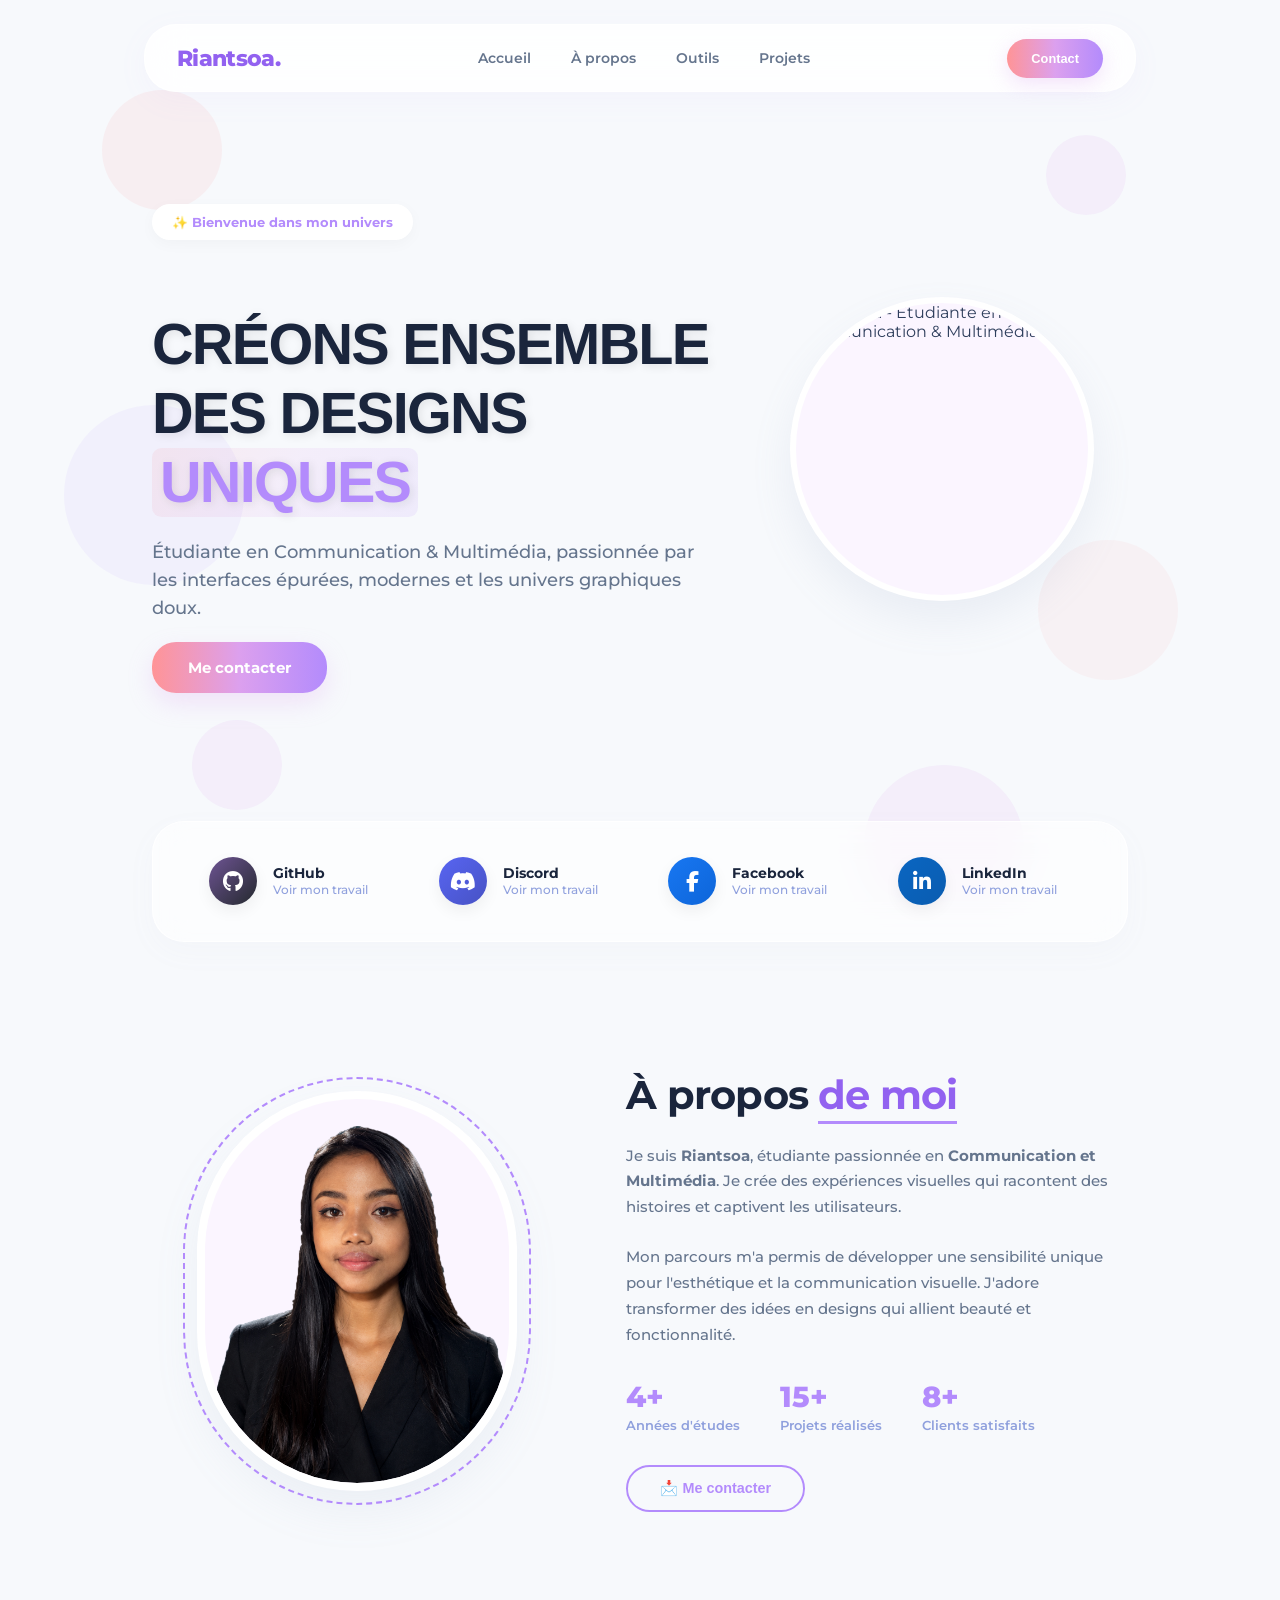
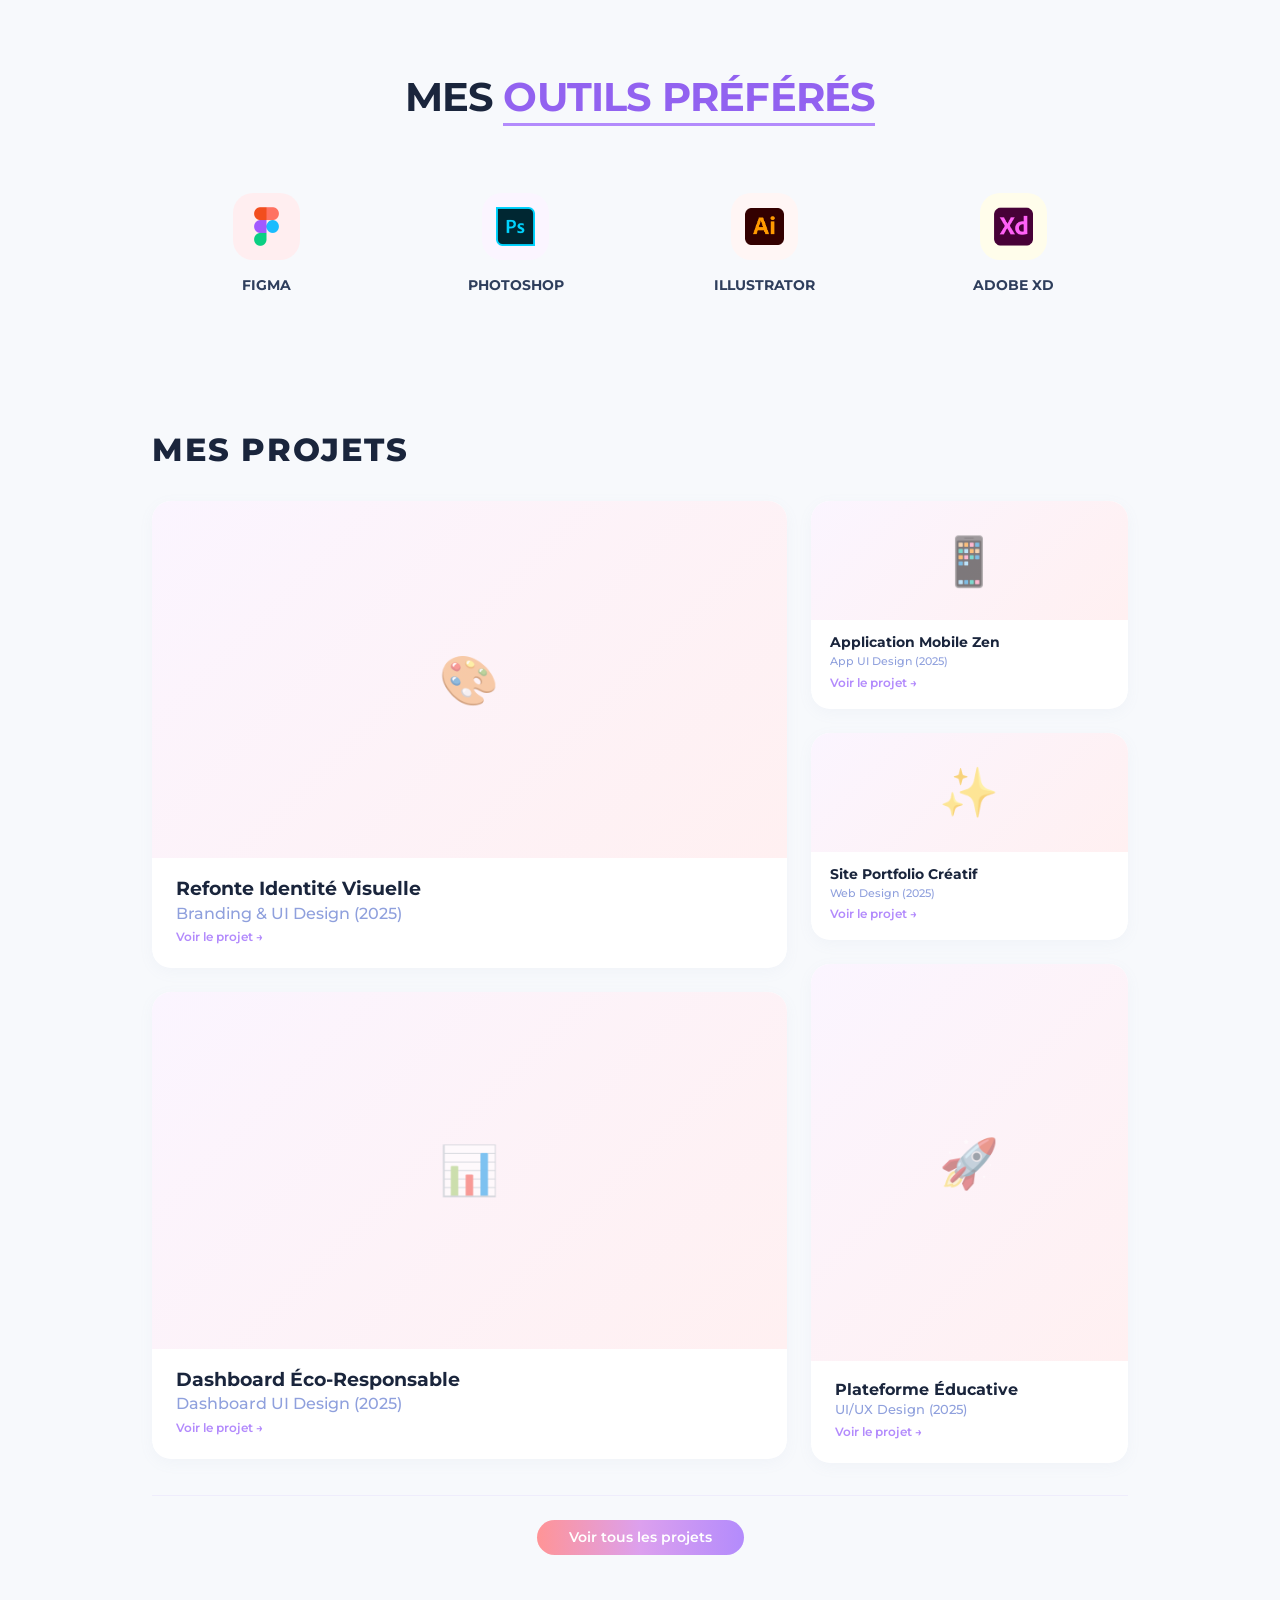
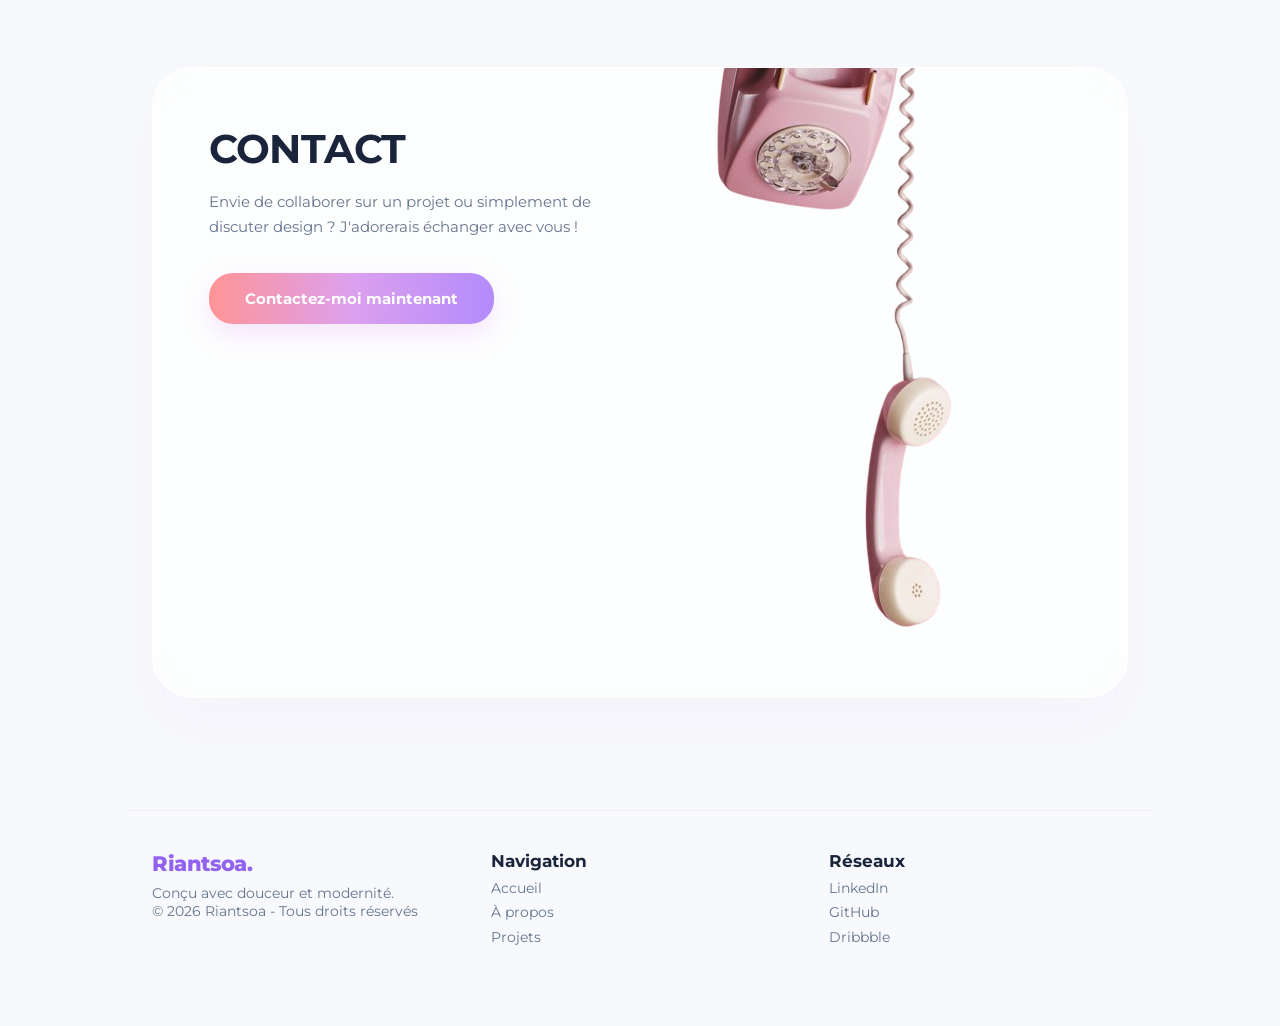
==== index.html @ 2b9d328b "Optimisation SEO du portfolio - balises meta, Open Graph, accessibilité" ====
<!DOCTYPE html>
<html lang="fr">
<head>
    <meta charset="UTF-8">
    <meta name="viewport" content="width=device-width, initial-scale=1.0">
    
    <!-- ===== TITRE (SEO - le plus important) ===== -->
    <title>Riantsoa - Portfolio | Communication & Multimédia</title>
    
    <!-- ===== META DESCRIPTION (apparaît dans Google) ===== -->
    <meta name="description" content="Portfolio de Riantsoa, étudiante en Communication & Multimédia. Découvrez mes projets en design, UI/UX, branding et création visuelle.">
    
    <!-- ===== META KEYWORDS ===== -->
    <meta name="keywords" content="portfolio, Riantsoa, communication, multimédia, design, UI, UX, branding, créative, étudiante, projets">
    
    <!-- ===== META AUTHOR ===== -->
    <meta name="author" content="Riantsoa">
    
    <!-- ===== ROBOTS (indexation) ===== -->
    <meta name="robots" content="index, follow">
    
    <!-- ===== OPEN GRAPH (pour les réseaux sociaux) ===== -->
    <meta property="og:title" content="Riantsoa - Portfolio | Communication & Multimédia">
    <meta property="og:description" content="Portfolio de Riantsoa, étudiante en Communication & Multimédia. Découvrez mes projets en design, UI/UX, branding et création visuelle.">
    <meta property="og:url" content="https://Riantsoaoff.github.io/Portfolio-Riantsoa-Project/">
    <meta property="og:type" content="website">
    <meta property="og:image" content="https://Riantsoaoff.github.io/Portfolio-Riantsoa-Project/ressources/images/1.jpg">
    
    <!-- ===== TWITTER CARD ===== -->
    <meta name="twitter:card" content="summary_large_image">
    <meta name="twitter:title" content="Riantsoa - Portfolio | Communication & Multimédia">
    <meta name="twitter:description" content="Portfolio de Riantsoa, étudiante en Communication & Multimédia.">
    
    <!-- ===== FAVICON ===== -->
    <link rel="icon" href="favicon.ico" type="image/x-icon">
    <link rel="shortcut icon" href="favicon.ico" type="image/x-icon">
    
    <!-- ===== CANONICAL URL ===== -->
    <link rel="canonical" href="https://Riantsoaoff.github.io/Portfolio-Riantsoa-Project/">
    
    <!-- ===== CSS ===== -->
    <link rel="stylesheet" href="./ressources/css/style.css">
    <link rel="stylesheet" href="https://cdnjs.cloudflare.com/ajax/libs/font-awesome/6.5.0/css/all.min.css">
    
    <!-- ===== CSS INTERNE (pour le h1) ===== -->
    <style>
        /* Style du h1 principal */
        h1 {
            color: #2c3e50;
            font-family: 'Arial', sans-serif;
            font-size: 3em;
            margin-top: 50px;
            text-transform: uppercase;
            letter-spacing: 3px;
            text-shadow: 2px 2px 10px rgba(0,0,0,0.1);
        }

        /* Style pour la section titre */
        .section-title {
            font-size: 2.5rem;
            font-weight: 700;
        }
        .section-title span {
           color: #9262f0;
        }
    </style>
</head>
<body>

    <!-- ===== BULLES FLOTTANTES EN ARRIÈRE-PLAN ===== -->
    <div class="bg-bubbles-container" aria-hidden="true">
        <div class="bubble bubble-1"></div>
        <div class="bubble bubble-2"></div>
        <div class="bubble bubble-3"></div>
        <div class="bubble bubble-4"></div>
        <div class="bubble bubble-5"></div>
        <div class="bubble bubble-6"></div>
    </div>

    <!-- ===== NAVBAR ===== -->
    <header class="navbar-container">
        <nav class="navbar" aria-label="Navigation principale">
            <div class="nav-logo">Riantsoa.</div>
            <div class="nav-links">
                <a href="#hero">Accueil</a>
                <a href="#about">À propos</a>
                <a href="#skills">Outils</a>
                <a href="#projects">Projets</a>
            </div>
            <button class="nav-btn" onclick="location.href='#contact'" aria-label="Me contacter">Contact</button>
        </nav>
    </header>

    <!-- ===== HERO SECTION ===== -->
    <section id="hero" class="section header-section">
        <div class="header-text">
            <span class="badge">✨ Bienvenue dans mon univers</span>
            <h1 class="main-title">Créons ensemble des designs <span class="highlight">uniques</span></h1>
            <p class="hero-desc">Étudiante en Communication &amp; Multimédia, passionnée par les interfaces épurées, modernes et les univers graphiques doux.</p>
            <div>
                <a href="#contact" class="btn-main" aria-label="Me contacter">Me contacter</a>
            </div>
        </div>
        <div class="avatar-wrapper">
            <div class="avatar-card">
                <img src="./ressources/images/1.jpg" alt="Riantsoa - Étudiante en Communication & Multimédia" style="width: 100%; height: 100%; object-fit: cover; border-radius: 50%;" loading="lazy">
            </div>
        </div>
    </section>

    <!-- ===== SECTION RÉSEAUX SOCIAUX ===== -->
    <section id="social" class="section social-section" aria-label="Réseaux sociaux">
        <div class="social-grid">
            <div class="social-item">
                <div class="social-icon github">
                    <i class="fab fa-github" aria-hidden="true"></i>
                </div>
                <div class="social-info">
                    <h4>GitHub</h4>
                    <a href="https://github.com/Riantsoaoff" target="_blank" rel="noopener noreferrer">Voir mon travail</a>
                </div>
            </div>
            <div class="social-item">
                <div class="social-icon discord">
                    <i class="fab fa-discord" aria-hidden="true"></i>
                </div>
                <div class="social-info">
                    <h4>Discord</h4>
                    <a href="#" target="_blank" rel="noopener noreferrer">Voir mon travail</a>
                </div>
            </div>
            <div class="social-item">
                <div class="social-icon facebook">
                    <i class="fab fa-facebook-f" aria-hidden="true"></i>
                </div>
                <div class="social-info">
                    <h4>Facebook</h4>
                    <a href="#" target="_blank" rel="noopener noreferrer">Voir mon travail</a>
                </div>
            </div>
            <div class="social-item">
                <div class="social-icon linkedin">
                    <i class="fab fa-linkedin-in" aria-hidden="true"></i>
                </div>
                <div class="social-info">
                    <h4>LinkedIn</h4>
                    <a href="#" target="_blank" rel="noopener noreferrer">Voir mon travail</a>
                </div>
            </div>
        </div>
    </section>

    <!-- ===== SECTION À PROPOS ===== -->
    <section id="about" class="section about-section" aria-label="À propos de moi">
        <div class="about-avatar-container">
            <div class="about-avatar-shape">
                <img src="./ressources/images/2.png" alt="Riantsoa - Communication & Multimédia" style="width: 100%; height: 100%; object-fit: cover; border-radius: 10rem;" loading="lazy">
            </div>
        </div>

        <div class="about-text">
            <h2 class="section-title">À propos <span>de moi</span></h2>
            <p class="about-desc">
                Je suis <strong>Riantsoa</strong>, étudiante passionnée en <strong>Communication et Multimédia</strong>. Je crée des expériences visuelles qui racontent des histoires et captivent les utilisateurs.
            </p>
            <p class="about-desc">
                Mon parcours m'a permis de développer une sensibilité unique pour l'esthétique et la communication visuelle. J'adore transformer des idées en designs qui allient beauté et fonctionnalité.
            </p>

            <div class="about-stats-container">
                <div class="stat-item">
                    <span class="stat-number">4+</span>
                    <span class="stat-label">Années d'études</span>
                </div>
                <div class="stat-item">
                    <span class="stat-number">15+</span>
                    <span class="stat-label">Projets réalisés</span>
                </div>
                <div class="stat-item">
                    <span class="stat-number">8+</span>
                    <span class="stat-label">Clients satisfaits</span>
                </div>
            </div>

            <button class="btn-hire" onclick="location.href='#contact'" aria-label="Me contacter">
                📩 Me contacter
            </button>
        </div>
    </section>

    <!-- ===== SECTION OUTILS ===== -->
    <section id="skills" class="section" aria-label="Mes outils préférés">
        <h2 class="section-title text-center">MES <span>OUTILS PRÉFÉRÉS</span></h2>
        
        <div class="skills-grid">
            <div class="skill-card">
                <div class="skill-icon-box bg-pink-light">
                    <img src="ressources/images/Figma_Symbol_1.png" alt="Figma - Design UI/UX" loading="lazy">
                </div>
                <h3>FIGMA</h3>
            </div>
            <div class="skill-card">
                <div class="skill-icon-box bg-purple-light">
                    <img src="ressources/images/adobe-photoshop.png" alt="Adobe Photoshop - Retouche et création" loading="lazy">
                </div>
                <h3>PHOTOSHOP</h3>
            </div>
            <div class="skill-card">
                <div class="skill-icon-box bg-orange-light">
                    <img src="ressources/images/adobe-illustrator-seeklogo.png" alt="Adobe Illustrator - Design vectoriel" loading="lazy">
                </div>
                <h3>ILLUSTRATOR</h3>
            </div>
            <div class="skill-card">
                <div class="skill-icon-box bg-yellow-light">
                    <img src="ressources/images/adobe-xd-icon.png" alt="Adobe XD - Prototypage" loading="lazy">
                </div>
                <h3>ADOBE XD</h3>
            </div>
        </div>
    </section>

    <!-- ===== SECTION PROJETS ===== -->
    <section id="projects" class="section projects-section" aria-label="Mes projets">
        <div class="projects-container">
            <div class="projects-header">
                <h2 class="projects-title">MES PROJETS</h2>
            </div>

            <div class="projects-grid">
                <div class="projects-col projects-col-left">
                    <article class="project-item project-large">
                        <div class="project-image">
                            <div class="project-placeholder" aria-hidden="true">🎨</div>
                        </div>
                        <div class="project-info">
                            <h3 class="project-name">Refonte Identité Visuelle</h3>
                            <p class="project-category">Branding &amp; UI Design (2025)</p>
                            <a href="#" class="project-details" aria-label="Voir le projet Refonte Identité Visuelle">Voir le projet →</a>
                        </div>
                    </article>

                    <article class="project-item project-large">
                        <div class="project-image">
                            <div class="project-placeholder" aria-hidden="true">📊</div>
                        </div>
                        <div class="project-info">
                            <h3 class="project-name">Dashboard Éco-Responsable</h3>
                            <p class="project-category">Dashboard UI Design (2025)</p>
                            <a href="#" class="project-details" aria-label="Voir le projet Dashboard Éco-Responsable">Voir le projet →</a>
                        </div>
                    </article>
                </div>

                <div class="projects-col projects-col-right">
                    <article class="project-item project-small">
                        <div class="project-image">
                            <div class="project-placeholder" aria-hidden="true">📱</div>
                        </div>
                        <div class="project-info">
                            <h3 class="project-name">Application Mobile Zen</h3>
                            <p class="project-category">App UI Design (2025)</p>
                            <a href="#" class="project-details" aria-label="Voir le projet Application Mobile Zen">Voir le projet →</a>
                        </div>
                    </article>

                    <article class="project-item project-small">
                        <div class="project-image">
                            <div class="project-placeholder" aria-hidden="true">✨</div>
                        </div>
                        <div class="project-info">
                            <h3 class="project-name">Site Portfolio Créatif</h3>
                            <p class="project-category">Web Design (2025)</p>
                            <a href="#" class="project-details" aria-label="Voir le projet Site Portfolio Créatif">Voir le projet →</a>
                        </div>
                    </article>

                    <article class="project-item project-extra-long">
                        <div class="project-image">
                            <div class="project-placeholder" aria-hidden="true">🚀</div>
                        </div>
                        <div class="project-info">
                            <h3 class="project-name">Plateforme Éducative</h3>
                            <p class="project-category">UI/UX Design (2025)</p>
                            <a href="#" class="project-details" aria-label="Voir le projet Plateforme Éducative">Voir le projet →</a>
                        </div>
                    </article>
                </div>
            </div>

            <div class="projects-footer">
                <a href="#" class="btn-see-all" aria-label="Voir tous les projets">Voir tous les projets</a>
            </div>
        </div>
    </section>

    <!-- ===== SECTION CONTACT ===== -->
    <section id="contact" class="contact-section" aria-label="Me contacter">
        <div class="contact-banner">
            <div class="contact-text-side">
                <h2 class="section-title">CONTACT</h2>
                <p class="contact-p">
                    Envie de collaborer sur un projet ou simplement de discuter design ? J'adorerais échanger avec vous !
                </p>
                <div class="pt-4">
                    <a href="mailto:riantsoaravoninahitriniarivo@gmail.com" class="btn-main" aria-label="Envoyer un email à Riantsoa">Contactez-moi maintenant</a>
                </div>
            </div>
            
            <div class="contact-img-side">
                <img src="ressources/images/Going_through_a_split__A_breakup_app_might_be_just_what_you_need-removebg-preview.png" 
                     alt="Illustration - Application mobile et communication" 
                     loading="lazy">
            </div>
        </div>
    </section>

    <!-- ===== FOOTER ===== -->
    <footer class="section main-footer" role="contentinfo">
        <div>
            <div class="footer-logo">Riantsoa.</div>
            <p>Conçu avec douceur et modernité.</p>
            <p>&copy; 2026 Riantsoa - Tous droits réservés</p>
        </div>
        <div>
            <h4>Navigation</h4>
            <div class="footer-links">
                <a href="#hero">Accueil</a>
                <a href="#about">À propos</a>
                <a href="#projects">Projets</a>
            </div>
        </div>
        <div>
            <h4>Réseaux</h4>
            <div class="footer-links">
                <a href="#" target="_blank" rel="noopener noreferrer">LinkedIn</a>
                <a href="https://github.com/Riantsoaoff" target="_blank" rel="noopener noreferrer">GitHub</a>
                <a href="#" target="_blank" rel="noopener noreferrer">Dribbble</a>
            </div>
        </div>
    </footer>

    <script src="./ressources/js/script.js" defer></script>
</body>
</html>
---- ressources/css/style.css ----
/* ==========================================================================
   PORTFOLIO CONFIGURATION COMPLET - POLICE MONTSERRAT & GRAPHISME PASTEL
   ========================================================================== */

/* IMPORTATION DE LA POLICE GOOGLE FONT MONTSERRAT */
@import url('https://fonts.googleapis.com/css2?family=Montserrat:ital,wght@0,100..900;1,100..900&display=swap');

/* RESET ET ELEMENTS DE BASE */
* {
    margin: 0;
    padding: 0;
    box-sizing: border-box;
}

html {
    scroll-behavior: smooth;
}

body {
    background-color: #f7f9fc;
    color: #2e3e5c;
    font-family: 'Montserrat', -apple-system, BlinkMacSystemFont, "Segoe UI", Roboto, sans-serif;
    overflow-x: hidden;
    position: relative;
}

a {
    text-decoration: none;
    color: inherit;
}

::selection {
    background-color: #f3e8ff;
}

.text-center { text-align: center; }
.pt-4 { padding-top: 1rem; }

/* PALETTE ET DÉGRADÉ PASTEL */
:root {
    --login-gradient: linear-gradient(to right, #ff9496 0%, #dca0ee 50%, #b38bfc 100%);
    --pastel-pink: #fff0f1;
    --pastel-purple: #fbf5ff;
    --border-color: #e2daf0;
}

.section {
    max-width: 1024px;
    margin: 0 auto;
    padding: 5rem 1.5rem;
}

/* SYSTÈME DE BULLES FLOTTANTES EN ARRIÈRE-PLAN */
.bg-bubbles-container {
    position: fixed;
    top: 0;
    left: 0;
    width: 100vw;
    height: 100vh;
    overflow: hidden;
    z-index: -10;
    pointer-events: none;
}

.bubble {
    position: absolute;
    background: rgba(220, 160, 238, 0.12);
    border-radius: 50%;
}
.bubble-1 { top: 10%; left: 8%; width: 120px; height: 120px; background: rgba(255, 148, 150, 0.1); }
.bubble-2 { top: 15%; right: 12%; width: 80px; height: 80px; }
.bubble-3 { top: 45%; left: 5%; width: 180px; height: 180px; background: rgba(179, 139, 252, 0.08); }
.bubble-4 { top: 60%; right: 8%; width: 140px; height: 140px; background: rgba(255, 148, 150, 0.08); }
.bubble-5 { top: 80%; left: 15%; width: 90px; height: 90px; }
.bubble-6 { top: 85%; right: 20%; width: 160px; height: 160px; }

/* NAVBAR */
.navbar-container {
    max-width: 1024px;
    margin: 1.5rem auto 0 auto;
    padding: 0 1rem;
}

.navbar {
    background-color: rgba(255, 255, 255, 0.85);
    backdrop-filter: blur(20px);
    -webkit-backdrop-filter: blur(20px);
    border: 1px solid rgba(255, 255, 255, 0.6);
    border-radius: 2rem;
    padding: 0.85rem 2rem;
    display: flex;
    align-items: center;
    justify-content: space-between;
    box-shadow: 0 8px 32px 0 rgba(179, 139, 252, 0.05);
}

.nav-logo {
    font-weight: 800;
    font-size: 1.4rem;
    letter-spacing: -0.03em;
    color: #9262f0;
}

.nav-links {
    display: flex;
    gap: 2.5rem;
    font-weight: 600;
    font-size: 0.9rem;
    color: #65758d;
}

@media (max-width: 640px) {
    .nav-links { display: none; }
}

.nav-links a {
    transition: color 0.2s;
}

.nav-links a:hover {
    color: #ff9496;
}

.nav-btn {
    background: var(--login-gradient);
    color: #fff;
    font-size: 0.8rem;
    font-weight: 700;
    padding: 0.75rem 1.5rem;
    border-radius: 1.25rem;
    box-shadow: 0 6px 20px rgba(220, 160, 238, 0.3);
    transition: transform 0.2s;
    border: none;
    cursor: pointer;
}

.nav-btn:hover {
    transform: translateY(-2px);
}

/* HERO / ACCUEIL */
.header-section {
    display: grid;
    grid-template-columns: 1fr;
    gap: 3rem;
    align-items: center;
    padding-top: 4rem;
    padding-bottom: 4rem;
}

@media (min-width: 768px) {
    .header-section {
        grid-template-columns: 1.2fr 0.8fr;
        padding-top: 7rem;
        padding-bottom: 7rem;
    }
}

.header-text {
    display: flex;
    flex-direction: column;
    gap: 1.25rem;
    text-align: center;
}

@media (min-width: 768px) {
    .header-text { text-align: left; }
}

.badge {
    align-self: center;
    background-color: #fff;
    color: #b38bfc;
    padding: 0.6rem 1.2rem;
    border-radius: 9999px;
    font-size: 0.8rem;
    font-weight: 700;
    box-shadow: 0 4px 15px rgba(0,0,0,0.03);
    border: 1px solid rgba(255,255,255,0.8);
}

@media (min-width: 768px) {
    .badge { align-self: flex-start; }
}

.main-title {
    font-size: 2.6rem;
    font-weight: 800;
    letter-spacing: -0.03em;
    color: #1a253c;
    line-height: 1.2;
}

@media (min-width: 768px) {
    .main-title { font-size: 3.6rem; }
}

.hero-desc {
    font-size: 1.1rem;
    color: #65758d;
    font-weight: 500;
    line-height: 1.6;
}

.highlight {
    color: #b38bfc;
    font-weight: 800;
    background: linear-gradient(120deg, rgba(255, 148, 150, 0.12) 0%, rgba(220, 160, 238, 0.12) 50%, rgba(179, 139, 252, 0.12) 100%);
    padding: 0.15rem 0.5rem;
    border-radius: 0.6rem;
}

.btn-main {
    display: inline-block;
    background: var(--login-gradient);
    color: #fff;
    font-weight: 700;
    font-size: 0.95rem;
    padding: 1rem 2.25rem;
    border-radius: 1.5rem;
    box-shadow: 0 10px 25px rgba(220, 160, 238, 0.25);
    transition: transform 0.2s;
}

.btn-main:hover {
    transform: translateY(-3px);
}

/* AVATAR ACCUEIL */
.avatar-wrapper {
    display: flex;
    justify-content: center;
}

.avatar-card {
    width: 17rem;
    height: 17rem;
    background-color: #fbf5ff;
    border: 6px solid #fff;
    border-radius: 50%;
    box-shadow: 0 20px 40px rgba(141, 155, 190, 0.12);
    display: flex;
    align-items: center;
    justify-content: center;
    overflow: hidden;
}

@media (min-width: 768px) {
    .avatar-card { width: 19rem; height: 19rem; }
}

/* SECTION À PROPOS */
.about-section {
    display: grid;
    grid-template-columns: 1fr;
    gap: 4rem;
    align-items: center;
}

@media (min-width: 768px) {
    .about-section { 
        grid-template-columns: 0.9fr 1.1fr;
    }
}

.about-avatar-container {
    display: flex;
    justify-content: center;
    position: relative;
}

.about-avatar-shape {
    width: 100%;
    max-width: 320px;
    aspect-ratio: 1 / 1.25;
    background-color: #fbf5ff;
    border: 8px solid #fff;
    border-radius: 10rem;
    box-shadow: 0 20px 45px rgba(141, 155, 190, 0.1);
    display: flex;
    align-items: center;
    justify-content: center;
    position: relative;
    outline: 2px dashed #b38bfc;
    outline-offset: 12px;
    overflow: hidden;
}

.about-text {
    display: flex;
    flex-direction: column;
    gap: 1.5rem;
    text-align: left;
}

.section-title {
    font-size: 2.5rem;
    font-weight: 800;
    letter-spacing: -0.02em;
    color: #1a253c;
}

.section-title span {
    color: #b38bfc;
    border-bottom: 3px solid #b38bfc;
    padding-bottom: 2px;
}

.about-desc {
    font-size: 0.95rem;
    color: #65758d;
    line-height: 1.7;
    font-weight: 500;
}

.about-stats-container {
    display: flex;
    gap: 2.5rem;
    margin: 0.5rem 0;
}

.stat-item {
    display: flex;
    flex-direction: column;
    gap: 0.25rem;
}

.stat-number {
    font-size: 1.8rem;
    font-weight: 800;
    color: #b38bfc;
}

.stat-label {
    font-size: 0.8rem;
    font-weight: 600;
    color: #8fa0dd;
}

.btn-hire {
    align-self: flex-start;
    display: inline-flex;
    align-items: center;
    gap: 0.5rem;
    background: transparent;
    border: 2px solid #b38bfc;
    color: #b38bfc;
    font-size: 0.9rem;
    font-weight: 700;
    padding: 0.8rem 2rem;
    border-radius: 2rem;
    transition: all 0.2s ease;
    cursor: pointer;
}

.btn-hire:hover {
    background: var(--login-gradient);
    color: #fff;
    border-color: transparent;
    box-shadow: 0 8px 20px rgba(220, 160, 238, 0.3);
    transform: translateY(-2px);
}

/* ======================================================
   SECTION RÉSEAUX SOCIAUX
   ====================================================== */
.social-section {
    padding: 1rem 1.5rem 3rem 1.5rem;
}

.social-grid {
    display: grid;
    grid-template-columns: 1fr;
    gap: 0.8rem;
    background: rgba(255, 255, 255, 0.6);
    backdrop-filter: blur(16px);
    -webkit-backdrop-filter: blur(16px);
    border-radius: 2rem;
    padding: 1.2rem 1.5rem;
    border: 1px solid rgba(255, 255, 255, 0.8);
    box-shadow: 0 10px 30px rgba(141, 155, 190, 0.04);
}

@media (min-width: 640px) {
    .social-grid {
        grid-template-columns: repeat(2, 1fr);
        gap: 1rem;
        padding: 1.5rem 2rem;
    }
}

@media (min-width: 1024px) {
    .social-grid {
        grid-template-columns: repeat(4, 1fr);
        gap: 1.5rem;
        padding: 1.5rem 2.5rem;
    }
}

.social-item {
    display: flex;
    align-items: center;
    gap: 1rem;
    padding: 0.7rem 1rem;
    border-radius: 1.2rem;
    transition: all 0.25s ease;
    cursor: pointer;
}

.social-item:hover {
    background: rgba(255, 255, 255, 0.7);
    transform: translateX(4px);
}

.social-icon {
    width: 3rem;
    height: 3rem;
    border-radius: 50%;
    display: flex;
    align-items: center;
    justify-content: center;
    font-size: 1.3rem;
    color: #fff;
    flex-shrink: 0;
    box-shadow: 0 6px 16px rgba(0,0,0,0.06);
}

.social-icon.github {
    background: linear-gradient(135deg, #6e5494, #24292e);
}

.social-icon.discord {
    background: linear-gradient(135deg, #5865F2, #4752c4);
}

.social-icon.facebook {
    background: linear-gradient(135deg, #1877f2, #0d65d9);
}

.social-icon.linkedin {
    background: linear-gradient(135deg, #0a66c2, #0a5cb0);
}

.social-info {
    display: flex;
    flex-direction: column;
}

.social-info h4 {
    font-size: 0.9rem;
    font-weight: 700;
    color: #1a253c;
    line-height: 1.2;
}

.social-info a {
    font-size: 0.75rem;
    font-weight: 500;
    color: #8fa0dd;
    transition: color 0.2s;
}

.social-info a:hover {
    color: #b38bfc;
}

/* ======================================================
   COMPÉTENCES
   ====================================================== */
#skills {
    background: transparent !important;
    backdrop-filter: none !important;
    -webkit-backdrop-filter: none !important;
    border: none !important;
    box-shadow: none !important;
    border-radius: 0 !important;
    padding: 5rem 1.5rem;
}

.skills-grid {
    display: grid;
    grid-template-columns: repeat(2, 1fr);
    gap: 1.25rem;
    margin-top: 3rem;
}
@media (min-width: 768px) { .skills-grid { grid-template-columns: repeat(4, 1fr); } }

.skill-card {
    padding: 1.5rem;
    border-radius: 2rem;
    text-align: center;
    background: transparent !important;
    backdrop-filter: none !important;
    -webkit-backdrop-filter: none !important;
    border: none !important;
    box-shadow: none !important;
    transition: transform 0.2s;
}

.skill-card:hover {
    transform: translateY(-5px);
}

.skill-icon-box {
    width: 4.2rem;
    height: 4.2rem;
    margin: 0 auto 1rem auto;
    border-radius: 1.25rem;
    display: flex;
    align-items: center;
    justify-content: center;
    padding: 0.9rem;
}

.skill-icon-box img {
    width: 100%;
    height: 100%;
    object-fit: contain;
}

.bg-pink-light { background-color: #ffeef0; }
.bg-purple-light { background-color: #fbf5ff; }
.bg-orange-light { background-color: #fff6f5; }
.bg-yellow-light { background-color: #fffdeb; }

.skill-card h3 {
    font-family: 'Montserrat', sans-serif;
    font-size: 0.9rem;
    font-weight: 700;
    color: #2e3e5c;
}

/* ======================================================
   PROJETS - SANS BACKGROUND + BLOC TRÈS LONG
   ====================================================== */
.projects-section {
    padding: 2rem 1.5rem 5rem 1.5rem;
}

/* SUPPRESSION DU BACKGROUND BLANC */
.projects-container {
    background: transparent !important;
    backdrop-filter: none !important;
    -webkit-backdrop-filter: none !important;
    border: none !important;
    box-shadow: none !important;
    border-radius: 0 !important;
    padding: 0;
}

/* Titre PROJECTS */
.projects-header {
    margin-bottom: 2rem;
}

.projects-title {
    font-size: 2rem;
    font-weight: 800;
    letter-spacing: 0.05em;
    color: #1a253c;
}

/* Grille asymétrique - 2 colonnes */
.projects-grid {
    display: grid;
    grid-template-columns: 1fr;
    gap: 1.5rem;
}

@media (min-width: 768px) {
    .projects-grid {
        grid-template-columns: 2fr 1fr;
        gap: 1.5rem;
    }
}

/* Colonne de gauche - GRANDS RECTANGLES */
.projects-col-left {
    display: flex;
    flex-direction: column;
    gap: 1.5rem;
}

/* Colonne de droite - PETITS + TRÈS TRÈS LONG */
.projects-col-right {
    display: flex;
    flex-direction: column;
    gap: 1.5rem;
}

/* Projet GRAND (côté gauche) */
.project-large .project-image {
    aspect-ratio: 16 / 9;
}

.project-large .project-info {
    padding: 1.2rem 1.5rem 1.5rem 1.5rem;
}

/* Projet PETIT (côté droit en haut) */
.project-small .project-image {
    aspect-ratio: 16 / 6;
}

.project-small .project-info {
    padding: 0.8rem 1.2rem 1.2rem 1.2rem;
}

.project-small .project-name {
    font-size: 0.9rem;
}

.project-small .project-category {
    font-size: 0.7rem;
}

/* Projet TRÈS TRÈS TRÈS LONG (en bas à droite) - ENCORE PLUS LONG */
.project-extra-long .project-image {
    aspect-ratio: 16 / 20;
}

.project-extra-long .project-info {
    padding: 1.2rem 1.5rem 1.5rem 1.5rem;
}

.project-extra-long .project-name {
    font-size: 1rem;
}

.project-extra-long .project-category {
    font-size: 0.8rem;
}

/* Style commun pour tous les projets */
.project-item {
    background: #fff;
    border-radius: 1.2rem;
    overflow: hidden;
    box-shadow: 0 4px 15px rgba(141, 155, 190, 0.06);
    transition: all 0.3s ease;
}

.project-item:hover {
    transform: translateY(-4px);
    box-shadow: 0 12px 30px rgba(179, 139, 252, 0.12);
}

/* Image du projet */
.project-image {
    width: 100%;
    background: linear-gradient(135deg, #fbf5ff, #fff0f1);
    display: flex;
    align-items: center;
    justify-content: center;
}

.project-placeholder {
    font-size: 3rem;
    opacity: 0.5;
}

/* Informations du projet */
.project-info {
    display: flex;
    flex-direction: column;
    gap: 0.2rem;
}

.project-name {
    font-weight: 700;
    color: #1a253c;
}

.project-category {
    color: #8fa0dd;
    font-weight: 500;
}

.project-details {
    font-size: 0.75rem;
    font-weight: 600;
    color: #b38bfc;
    transition: color 0.2s;
    margin-top: 0.2rem;
}

.project-details:hover {
    color: #ff9496;
}

/* Footer avec le bouton See All Projects */
.projects-footer {
    margin-top: 2rem;
    padding-top: 1.5rem;
    border-top: 1px solid rgba(179, 139, 252, 0.1);
    text-align: center;
}

.btn-see-all {
    display: inline-block;
    padding: 0.6rem 2rem;
    background: var(--login-gradient);
    color: #fff;
    font-weight: 600;
    font-size: 0.85rem;
    border-radius: 2rem;
    transition: all 0.3s ease;
}

.btn-see-all:hover {
    transform: translateY(-2px);
    box-shadow: 0 8px 20px rgba(220, 160, 238, 0.3);
}

/* ======================================================
   SECTION CONTACT
   ====================================================== */
.contact-section {
    max-width: 1024px;
    margin: 0 auto;
    padding: 2rem 1.5rem;
}

.contact-banner {
    background: rgba(255, 255, 255, 0.75);
    backdrop-filter: blur(20px);
    -webkit-backdrop-filter: blur(20px);
    border-radius: 2.5rem;
    padding: 2.5rem;
    border: 1px solid rgba(255, 255, 255, 0.8);
    box-shadow: 0 30px 60px rgba(220, 160, 238, 0.06);
    display: grid;
    grid-template-columns: 1fr;
    gap: 2rem;
    align-items: start;
    position: relative;
    overflow: hidden;
}

@media (min-width: 768px) {
    .contact-banner { grid-template-columns: 1.1fr 0.9fr; padding: 3.5rem; }
}

.contact-text-side {
    display: flex;
    flex-direction: column;
    gap: 1.1rem;
    text-align: center;
}
@media (min-width: 768px) { .contact-text-side { text-align: left; } }

.contact-p {
    color: #65758d;
    font-size: 0.95rem;
    line-height: 1.6;
}

.contact-img-side {
    display: flex;
    justify-content: center;
    margin-top: 0;
}
@media (min-width: 768px) { .contact-img-side { margin-top: -6rem; } }

.phone-img {
    max-height: 16rem;
    width: auto;
    object-fit: contain;
    filter: drop-shadow(0 25px 30px rgba(220, 160, 238, 0.2));
}
@media (min-width: 768px) { .phone-img { max-height: 25rem; } }

/* FOOTER */
.main-footer {
    margin-top: 5rem;
    padding-top: 2.5rem;
    border-top: 1px solid #f3e8ff;
    display: grid;
    grid-template-columns: 1fr;
    gap: 2.5rem;
    font-size: 0.9rem;
    color: #65758d;
}
@media (min-width: 768px) { .main-footer { grid-template-columns: repeat(3, 1fr); } }

.footer-logo {
    font-size: 1.3rem;
    font-weight: 800;
    letter-spacing: -0.02em;
    color: #9262f0;
    margin-bottom: 0.5rem;
}

.main-footer h4 {
    font-size: 1.05rem;
    font-weight: 700;
    color: #1a253c;
    margin-bottom: 0.5rem;
}

.footer-links {
    display: flex;
    flex-direction: column;
    gap: 0.4rem;
}

.footer-links a:hover {
    color: #ff9496;
}
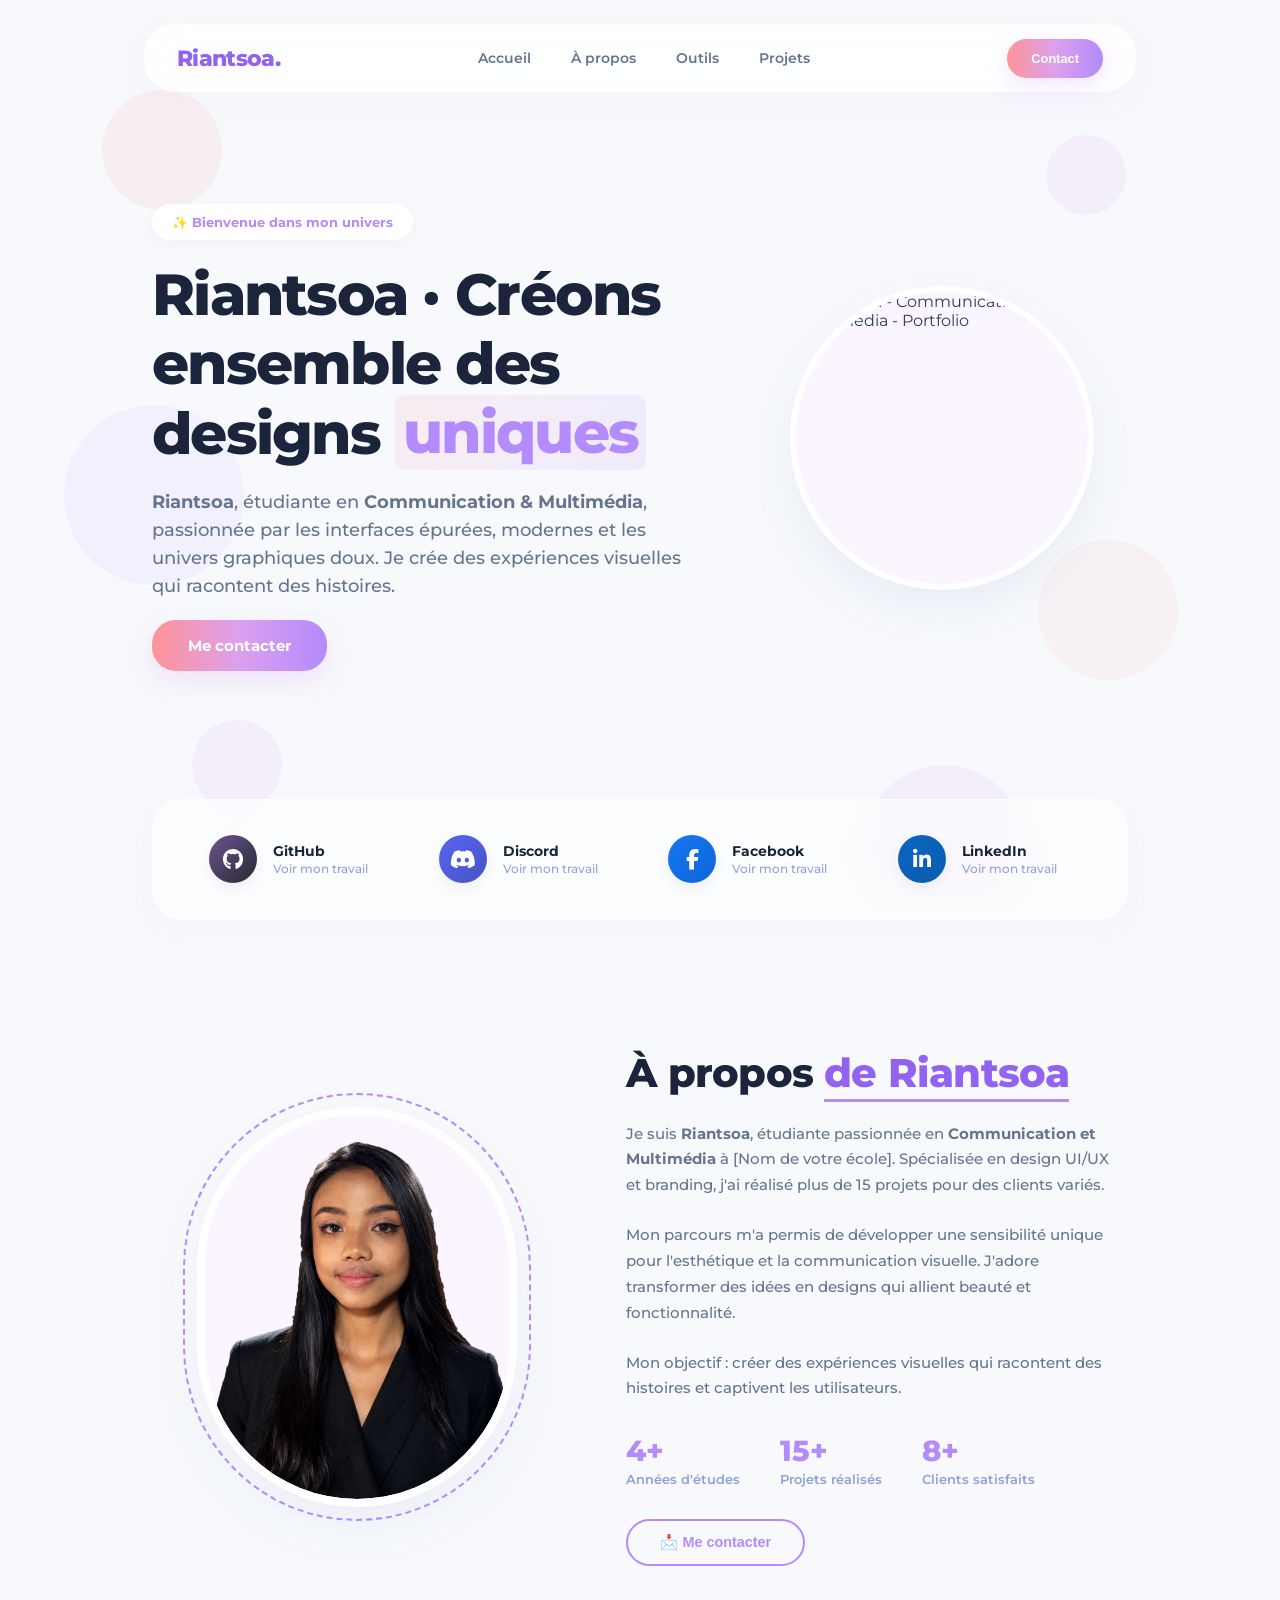
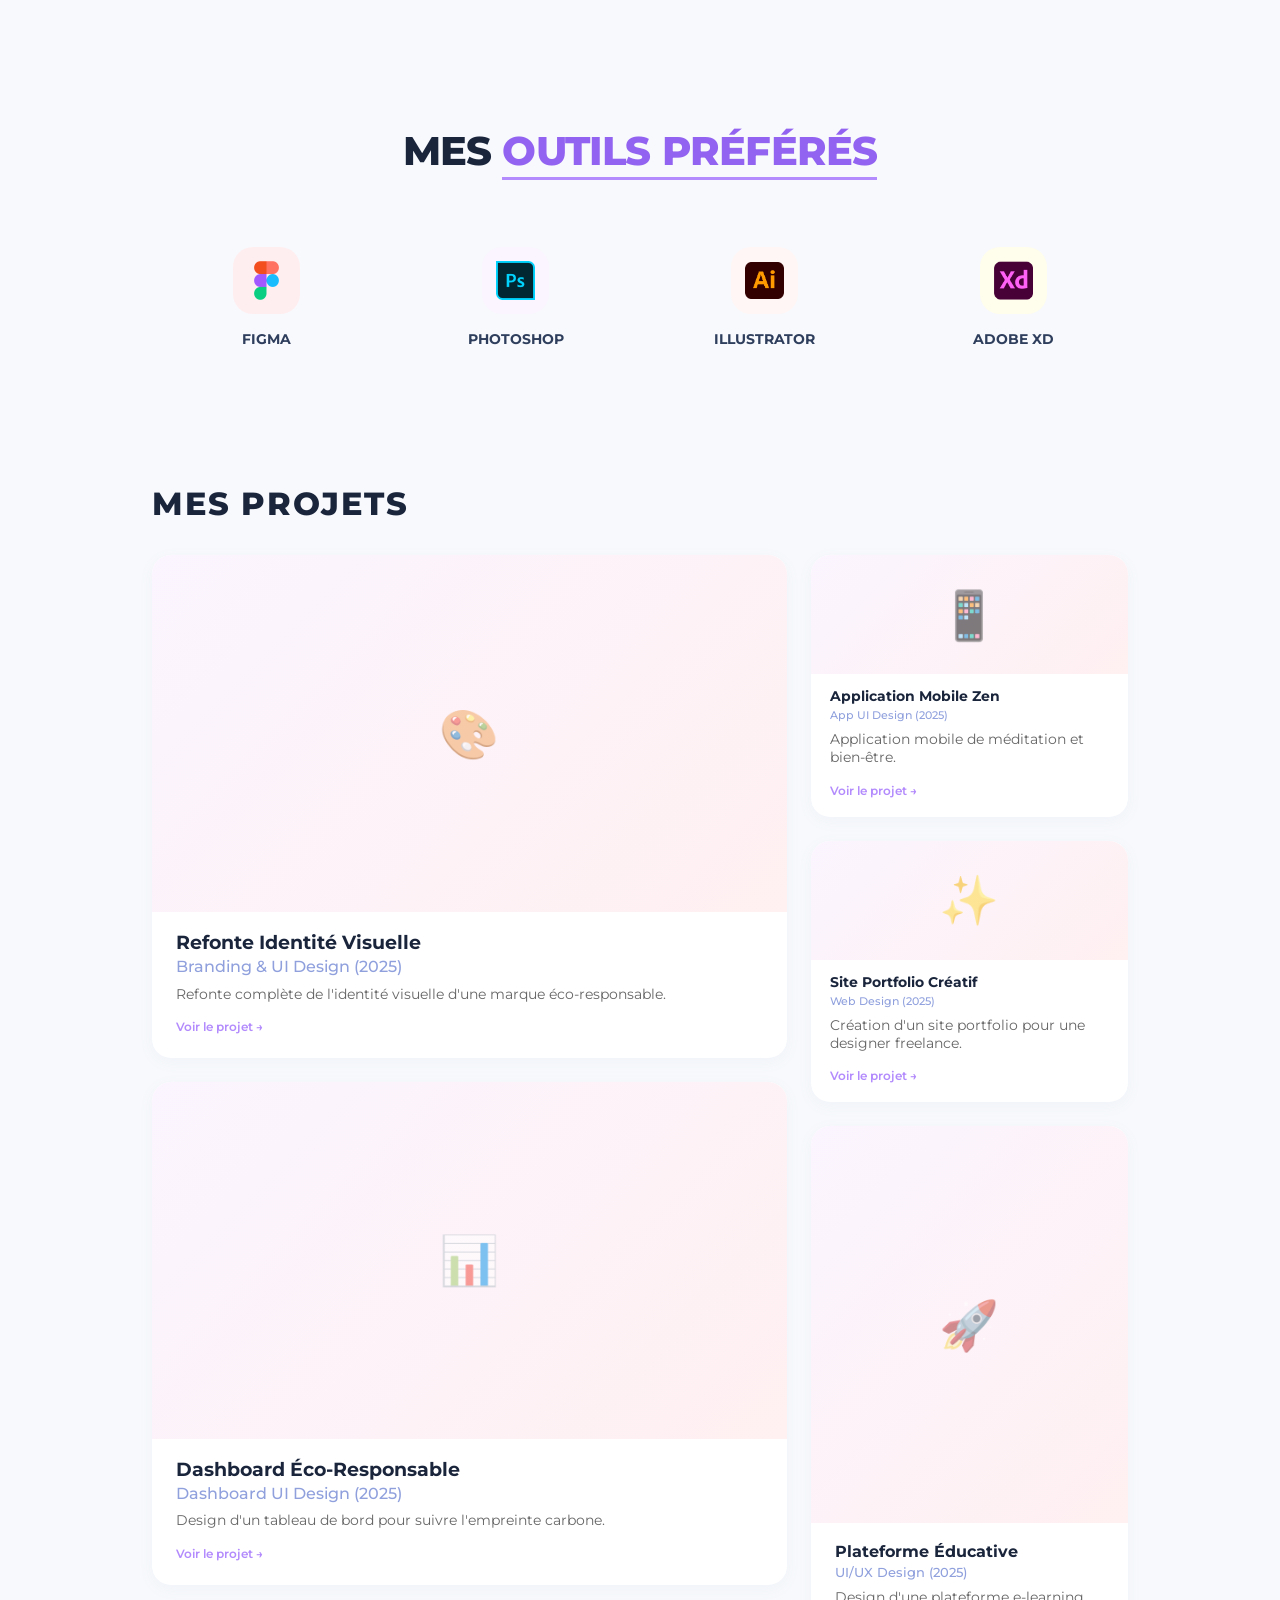
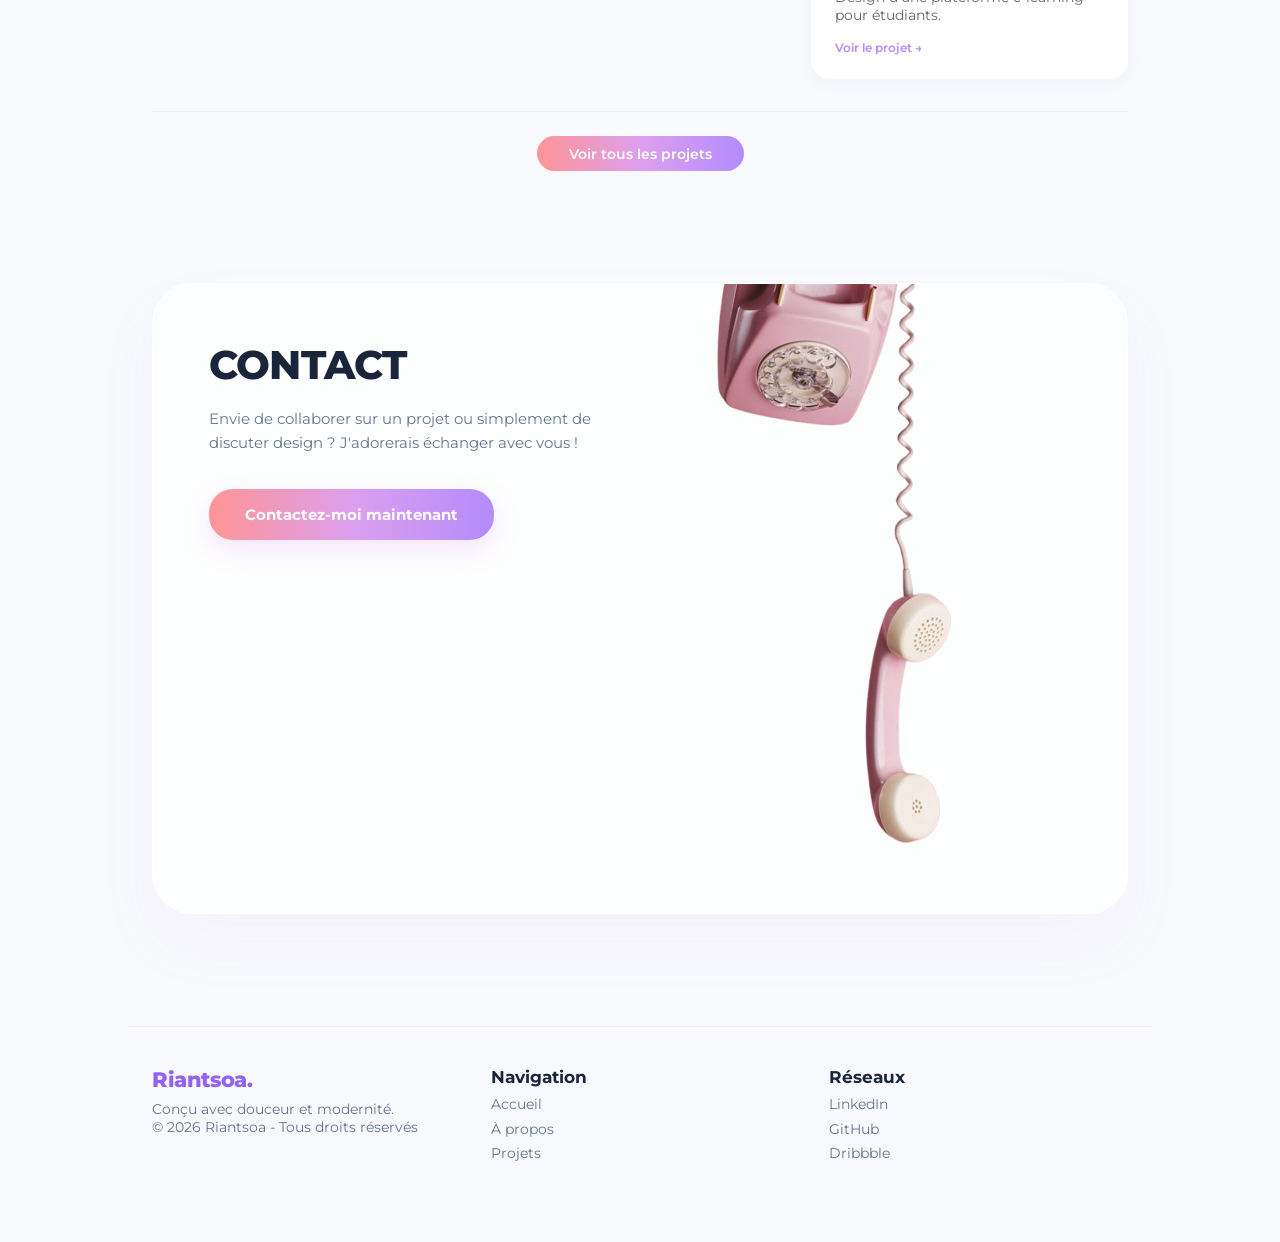
==== commit b8073cc0: "SEO : enrichissement du contenu avec mots-clés Riantsoa" ====
--- a/index.html
+++ b/index.html
@@ -1,73 +1,66 @@
 <!DOCTYPE html>
 <html lang="fr">
 <head>
+    <meta name="google-site-verification" content="nwFmR_TVjQdqtZ1pn-1u7XbHWf67jicc-iKDmjog5fA" />
     <meta charset="UTF-8">
     <meta name="viewport" content="width=device-width, initial-scale=1.0">
     
     <!-- ===== TITRE (SEO - le plus important) ===== -->
-    <title>Riantsoa - Portfolio | Communication & Multimédia</title>
+    <title>Riantsoa - Portfolio Communication & Multimédia | Design UI/UX</title>
     
     <!-- ===== META DESCRIPTION (apparaît dans Google) ===== -->
-    <meta name="description" content="Portfolio de Riantsoa, étudiante en Communication & Multimédia. Découvrez mes projets en design, UI/UX, branding et création visuelle.">
+    <meta name="description" content="Riantsoa - Portfolio Communication & Multimédia. Découvrez mes projets en design, UI/UX, branding et création visuelle. Contactez-moi pour vos projets créatifs !">
     
     <!-- ===== META KEYWORDS ===== -->
-    <meta name="keywords" content="portfolio, Riantsoa, communication, multimédia, design, UI, UX, branding, créative, étudiante, projets">
+    <meta name="keywords" content="Riantsoa, portfolio, communication, multimédia, design, UI, UX, branding, étudiante, projets, création visuelle, graphisme, webdesign">
     
     <!-- ===== META AUTHOR ===== -->
     <meta name="author" content="Riantsoa">
     
-    <!-- ===== ROBOTS (indexation) ===== -->
+    <!-- ===== ROBOTS ===== -->
     <meta name="robots" content="index, follow">
     
-    <!-- ===== OPEN GRAPH (pour les réseaux sociaux) ===== -->
-    <meta property="og:title" content="Riantsoa - Portfolio | Communication & Multimédia">
-    <meta property="og:description" content="Portfolio de Riantsoa, étudiante en Communication & Multimédia. Découvrez mes projets en design, UI/UX, branding et création visuelle.">
-    <meta property="og:url" content="https://Riantsoaoff.github.io/Portfolio-Riantsoa-Project/">
+    <!-- ===== OPEN GRAPH ===== -->
+    <meta property="og:title" content="Riantsoa - Portfolio Communication & Multimédia">
+    <meta property="og:description" content="Riantsoa - Portfolio Communication & Multimédia. Découvrez mes projets en design, UI/UX, branding et création visuelle.">
+    <meta property="og:url" content="https://riantsoaoff.github.io/Portfolio-Riantsoa-Project/">
     <meta property="og:type" content="website">
-    <meta property="og:image" content="https://Riantsoaoff.github.io/Portfolio-Riantsoa-Project/ressources/images/1.jpg">
+    <meta property="og:image" content="https://riantsoaoff.github.io/Portfolio-Riantsoa-Project/ressources/images/1.jpg">
+    <meta property="og:locale" content="fr_FR">
     
     <!-- ===== TWITTER CARD ===== -->
     <meta name="twitter:card" content="summary_large_image">
-    <meta name="twitter:title" content="Riantsoa - Portfolio | Communication & Multimédia">
-    <meta name="twitter:description" content="Portfolio de Riantsoa, étudiante en Communication & Multimédia.">
+    <meta name="twitter:title" content="Riantsoa - Portfolio Communication & Multimédia">
+    <meta name="twitter:description" content="Riantsoa - Portfolio Communication & Multimédia.">
     
     <!-- ===== FAVICON ===== -->
     <link rel="icon" href="favicon.ico" type="image/x-icon">
     <link rel="shortcut icon" href="favicon.ico" type="image/x-icon">
     
     <!-- ===== CANONICAL URL ===== -->
-    <link rel="canonical" href="https://Riantsoaoff.github.io/Portfolio-Riantsoa-Project/">
+    <link rel="canonical" href="https://riantsoaoff.github.io/Portfolio-Riantsoa-Project/">
     
     <!-- ===== CSS ===== -->
     <link rel="stylesheet" href="./ressources/css/style.css">
     <link rel="stylesheet" href="https://cdnjs.cloudflare.com/ajax/libs/font-awesome/6.5.0/css/all.min.css">
     
-    <!-- ===== CSS INTERNE (pour le h1) ===== -->
     <style>
-        /* Style du h1 principal */
-        h1 {
-            color: #2c3e50;
-            font-family: 'Arial', sans-serif;
-            font-size: 3em;
-            margin-top: 50px;
-            text-transform: uppercase;
-            letter-spacing: 3px;
-            text-shadow: 2px 2px 10px rgba(0,0,0,0.1);
-        }
-
-        /* Style pour la section titre */
-        .section-title {
-            font-size: 2.5rem;
-            font-weight: 700;
-        }
         .section-title span {
            color: #9262f0;
+        }
+        .text-center {
+            text-align: center;
+        }
+        .project-desc {
+            font-size: 0.9rem;
+            color: #666;
+            margin: 5px 0 10px 0;
         }
     </style>
 </head>
 <body>
 
-    <!-- ===== BULLES FLOTTANTES EN ARRIÈRE-PLAN ===== -->
+    <!-- BULLES FLOTTANTES -->
     <div class="bg-bubbles-container" aria-hidden="true">
         <div class="bubble bubble-1"></div>
         <div class="bubble bubble-2"></div>
@@ -77,7 +70,7 @@
         <div class="bubble bubble-6"></div>
     </div>
 
-    <!-- ===== NAVBAR ===== -->
+    <!-- NAVBAR -->
     <header class="navbar-container">
         <nav class="navbar" aria-label="Navigation principale">
             <div class="nav-logo">Riantsoa.</div>
@@ -91,57 +84,53 @@
         </nav>
     </header>
 
-    <!-- ===== HERO SECTION ===== -->
+    <!-- HERO SECTION -->
     <section id="hero" class="section header-section">
         <div class="header-text">
             <span class="badge">✨ Bienvenue dans mon univers</span>
-            <h1 class="main-title">Créons ensemble des designs <span class="highlight">uniques</span></h1>
-            <p class="hero-desc">Étudiante en Communication &amp; Multimédia, passionnée par les interfaces épurées, modernes et les univers graphiques doux.</p>
+            <h1 class="main-title">Riantsoa · Créons ensemble des designs <span class="highlight">uniques</span></h1>
+            <p class="hero-desc">
+                <strong>Riantsoa</strong>, étudiante en <strong>Communication &amp; Multimédia</strong>, 
+                passionnée par les interfaces épurées, modernes et les univers graphiques doux. 
+                Je crée des expériences visuelles qui racontent des histoires.
+            </p>
             <div>
                 <a href="#contact" class="btn-main" aria-label="Me contacter">Me contacter</a>
             </div>
         </div>
         <div class="avatar-wrapper">
             <div class="avatar-card">
-                <img src="./ressources/images/1.jpg" alt="Riantsoa - Étudiante en Communication & Multimédia" style="width: 100%; height: 100%; object-fit: cover; border-radius: 50%;" loading="lazy">
-            </div>
-        </div>
-    </section>
-
-    <!-- ===== SECTION RÉSEAUX SOCIAUX ===== -->
+                <img src="./ressources/images/1.jpg" alt="Riantsoa - Communication & Multimédia - Portfolio" style="width: 100%; height: 100%; object-fit: cover; border-radius: 50%;" loading="lazy">
+            </div>
+        </div>
+    </section>
+
+    <!-- RÉSEAUX SOCIAUX -->
     <section id="social" class="section social-section" aria-label="Réseaux sociaux">
         <div class="social-grid">
             <div class="social-item">
-                <div class="social-icon github">
-                    <i class="fab fa-github" aria-hidden="true"></i>
-                </div>
+                <div class="social-icon github"><i class="fab fa-github" aria-hidden="true"></i></div>
                 <div class="social-info">
                     <h4>GitHub</h4>
                     <a href="https://github.com/Riantsoaoff" target="_blank" rel="noopener noreferrer">Voir mon travail</a>
                 </div>
             </div>
             <div class="social-item">
-                <div class="social-icon discord">
-                    <i class="fab fa-discord" aria-hidden="true"></i>
-                </div>
+                <div class="social-icon discord"><i class="fab fa-discord" aria-hidden="true"></i></div>
                 <div class="social-info">
                     <h4>Discord</h4>
                     <a href="#" target="_blank" rel="noopener noreferrer">Voir mon travail</a>
                 </div>
             </div>
             <div class="social-item">
-                <div class="social-icon facebook">
-                    <i class="fab fa-facebook-f" aria-hidden="true"></i>
-                </div>
+                <div class="social-icon facebook"><i class="fab fa-facebook-f" aria-hidden="true"></i></div>
                 <div class="social-info">
                     <h4>Facebook</h4>
                     <a href="#" target="_blank" rel="noopener noreferrer">Voir mon travail</a>
                 </div>
             </div>
             <div class="social-item">
-                <div class="social-icon linkedin">
-                    <i class="fab fa-linkedin-in" aria-hidden="true"></i>
-                </div>
+                <div class="social-icon linkedin"><i class="fab fa-linkedin-in" aria-hidden="true"></i></div>
                 <div class="social-info">
                     <h4>LinkedIn</h4>
                     <a href="#" target="_blank" rel="noopener noreferrer">Voir mon travail</a>
@@ -150,7 +139,7 @@
         </div>
     </section>
 
-    <!-- ===== SECTION À PROPOS ===== -->
+    <!-- À PROPOS -->
     <section id="about" class="section about-section" aria-label="À propos de moi">
         <div class="about-avatar-container">
             <div class="about-avatar-shape">
@@ -159,12 +148,17 @@
         </div>
 
         <div class="about-text">
-            <h2 class="section-title">À propos <span>de moi</span></h2>
+            <h2 class="section-title">À propos <span>de Riantsoa</span></h2>
             <p class="about-desc">
-                Je suis <strong>Riantsoa</strong>, étudiante passionnée en <strong>Communication et Multimédia</strong>. Je crée des expériences visuelles qui racontent des histoires et captivent les utilisateurs.
+                Je suis <strong>Riantsoa</strong>, étudiante passionnée en <strong>Communication et Multimédia</strong> à [Nom de votre école]. 
+                Spécialisée en design UI/UX et branding, j'ai réalisé plus de 15 projets pour des clients variés.
             </p>
             <p class="about-desc">
-                Mon parcours m'a permis de développer une sensibilité unique pour l'esthétique et la communication visuelle. J'adore transformer des idées en designs qui allient beauté et fonctionnalité.
+                Mon parcours m'a permis de développer une sensibilité unique pour l'esthétique et la communication visuelle. 
+                J'adore transformer des idées en designs qui allient beauté et fonctionnalité.
+            </p>
+            <p class="about-desc">
+                Mon objectif : créer des expériences visuelles qui racontent des histoires et captivent les utilisateurs.
             </p>
 
             <div class="about-stats-container">
@@ -188,39 +182,39 @@
         </div>
     </section>
 
-    <!-- ===== SECTION OUTILS ===== -->
+    <!-- OUTILS -->
     <section id="skills" class="section" aria-label="Mes outils préférés">
         <h2 class="section-title text-center">MES <span>OUTILS PRÉFÉRÉS</span></h2>
         
         <div class="skills-grid">
             <div class="skill-card">
                 <div class="skill-icon-box bg-pink-light">
-                    <img src="ressources/images/Figma_Symbol_1.png" alt="Figma - Design UI/UX" loading="lazy">
+                    <img src="ressources/images/Figma_Symbol_1.png" alt="Figma - Design UI/UX - Riantsoa" loading="lazy">
                 </div>
                 <h3>FIGMA</h3>
             </div>
             <div class="skill-card">
                 <div class="skill-icon-box bg-purple-light">
-                    <img src="ressources/images/adobe-photoshop.png" alt="Adobe Photoshop - Retouche et création" loading="lazy">
+                    <img src="ressources/images/adobe-photoshop.png" alt="Adobe Photoshop - Retouche et création - Riantsoa" loading="lazy">
                 </div>
                 <h3>PHOTOSHOP</h3>
             </div>
             <div class="skill-card">
                 <div class="skill-icon-box bg-orange-light">
-                    <img src="ressources/images/adobe-illustrator-seeklogo.png" alt="Adobe Illustrator - Design vectoriel" loading="lazy">
+                    <img src="ressources/images/adobe-illustrator-seeklogo.png" alt="Adobe Illustrator - Design vectoriel - Riantsoa" loading="lazy">
                 </div>
                 <h3>ILLUSTRATOR</h3>
             </div>
             <div class="skill-card">
                 <div class="skill-icon-box bg-yellow-light">
-                    <img src="ressources/images/adobe-xd-icon.png" alt="Adobe XD - Prototypage" loading="lazy">
+                    <img src="ressources/images/adobe-xd-icon.png" alt="Adobe XD - Prototypage - Riantsoa" loading="lazy">
                 </div>
                 <h3>ADOBE XD</h3>
             </div>
         </div>
     </section>
 
-    <!-- ===== SECTION PROJETS ===== -->
+    <!-- PROJETS -->
     <section id="projects" class="section projects-section" aria-label="Mes projets">
         <div class="projects-container">
             <div class="projects-header">
@@ -230,23 +224,21 @@
             <div class="projects-grid">
                 <div class="projects-col projects-col-left">
                     <article class="project-item project-large">
-                        <div class="project-image">
-                            <div class="project-placeholder" aria-hidden="true">🎨</div>
-                        </div>
+                        <div class="project-image"><div class="project-placeholder" aria-hidden="true">🎨</div></div>
                         <div class="project-info">
                             <h3 class="project-name">Refonte Identité Visuelle</h3>
                             <p class="project-category">Branding &amp; UI Design (2025)</p>
+                            <p class="project-desc">Refonte complète de l'identité visuelle d'une marque éco-responsable.</p>
                             <a href="#" class="project-details" aria-label="Voir le projet Refonte Identité Visuelle">Voir le projet →</a>
                         </div>
                     </article>
 
                     <article class="project-item project-large">
-                        <div class="project-image">
-                            <div class="project-placeholder" aria-hidden="true">📊</div>
-                        </div>
+                        <div class="project-image"><div class="project-placeholder" aria-hidden="true">📊</div></div>
                         <div class="project-info">
                             <h3 class="project-name">Dashboard Éco-Responsable</h3>
                             <p class="project-category">Dashboard UI Design (2025)</p>
+                            <p class="project-desc">Design d'un tableau de bord pour suivre l'empreinte carbone.</p>
                             <a href="#" class="project-details" aria-label="Voir le projet Dashboard Éco-Responsable">Voir le projet →</a>
                         </div>
                     </article>
@@ -254,34 +246,31 @@
 
                 <div class="projects-col projects-col-right">
                     <article class="project-item project-small">
-                        <div class="project-image">
-                            <div class="project-placeholder" aria-hidden="true">📱</div>
-                        </div>
+                        <div class="project-image"><div class="project-placeholder" aria-hidden="true">📱</div></div>
                         <div class="project-info">
                             <h3 class="project-name">Application Mobile Zen</h3>
                             <p class="project-category">App UI Design (2025)</p>
+                            <p class="project-desc">Application mobile de méditation et bien-être.</p>
                             <a href="#" class="project-details" aria-label="Voir le projet Application Mobile Zen">Voir le projet →</a>
                         </div>
                     </article>
 
                     <article class="project-item project-small">
-                        <div class="project-image">
-                            <div class="project-placeholder" aria-hidden="true">✨</div>
-                        </div>
+                        <div class="project-image"><div class="project-placeholder" aria-hidden="true">✨</div></div>
                         <div class="project-info">
                             <h3 class="project-name">Site Portfolio Créatif</h3>
                             <p class="project-category">Web Design (2025)</p>
+                            <p class="project-desc">Création d'un site portfolio pour une designer freelance.</p>
                             <a href="#" class="project-details" aria-label="Voir le projet Site Portfolio Créatif">Voir le projet →</a>
                         </div>
                     </article>
 
                     <article class="project-item project-extra-long">
-                        <div class="project-image">
-                            <div class="project-placeholder" aria-hidden="true">🚀</div>
-                        </div>
+                        <div class="project-image"><div class="project-placeholder" aria-hidden="true">🚀</div></div>
                         <div class="project-info">
                             <h3 class="project-name">Plateforme Éducative</h3>
                             <p class="project-category">UI/UX Design (2025)</p>
+                            <p class="project-desc">Design d'une plateforme e-learning pour étudiants.</p>
                             <a href="#" class="project-details" aria-label="Voir le projet Plateforme Éducative">Voir le projet →</a>
                         </div>
                     </article>
@@ -294,13 +283,14 @@
         </div>
     </section>
 
-    <!-- ===== SECTION CONTACT ===== -->
+    <!-- CONTACT -->
     <section id="contact" class="contact-section" aria-label="Me contacter">
         <div class="contact-banner">
             <div class="contact-text-side">
                 <h2 class="section-title">CONTACT</h2>
                 <p class="contact-p">
-                    Envie de collaborer sur un projet ou simplement de discuter design ? J'adorerais échanger avec vous !
+                    Envie de collaborer sur un projet ou simplement de discuter design ? 
+                    J'adorerais échanger avec vous !
                 </p>
                 <div class="pt-4">
                     <a href="mailto:riantsoaravoninahitriniarivo@gmail.com" class="btn-main" aria-label="Envoyer un email à Riantsoa">Contactez-moi maintenant</a>
@@ -309,13 +299,13 @@
             
             <div class="contact-img-side">
                 <img src="ressources/images/Going_through_a_split__A_breakup_app_might_be_just_what_you_need-removebg-preview.png" 
-                     alt="Illustration - Application mobile et communication" 
+                     alt="Illustration - Application mobile et communication - Riantsoa" 
                      loading="lazy">
             </div>
         </div>
     </section>
 
-    <!-- ===== FOOTER ===== -->
+    <!-- FOOTER -->
     <footer class="section main-footer" role="contentinfo">
         <div>
             <div class="footer-logo">Riantsoa.</div>
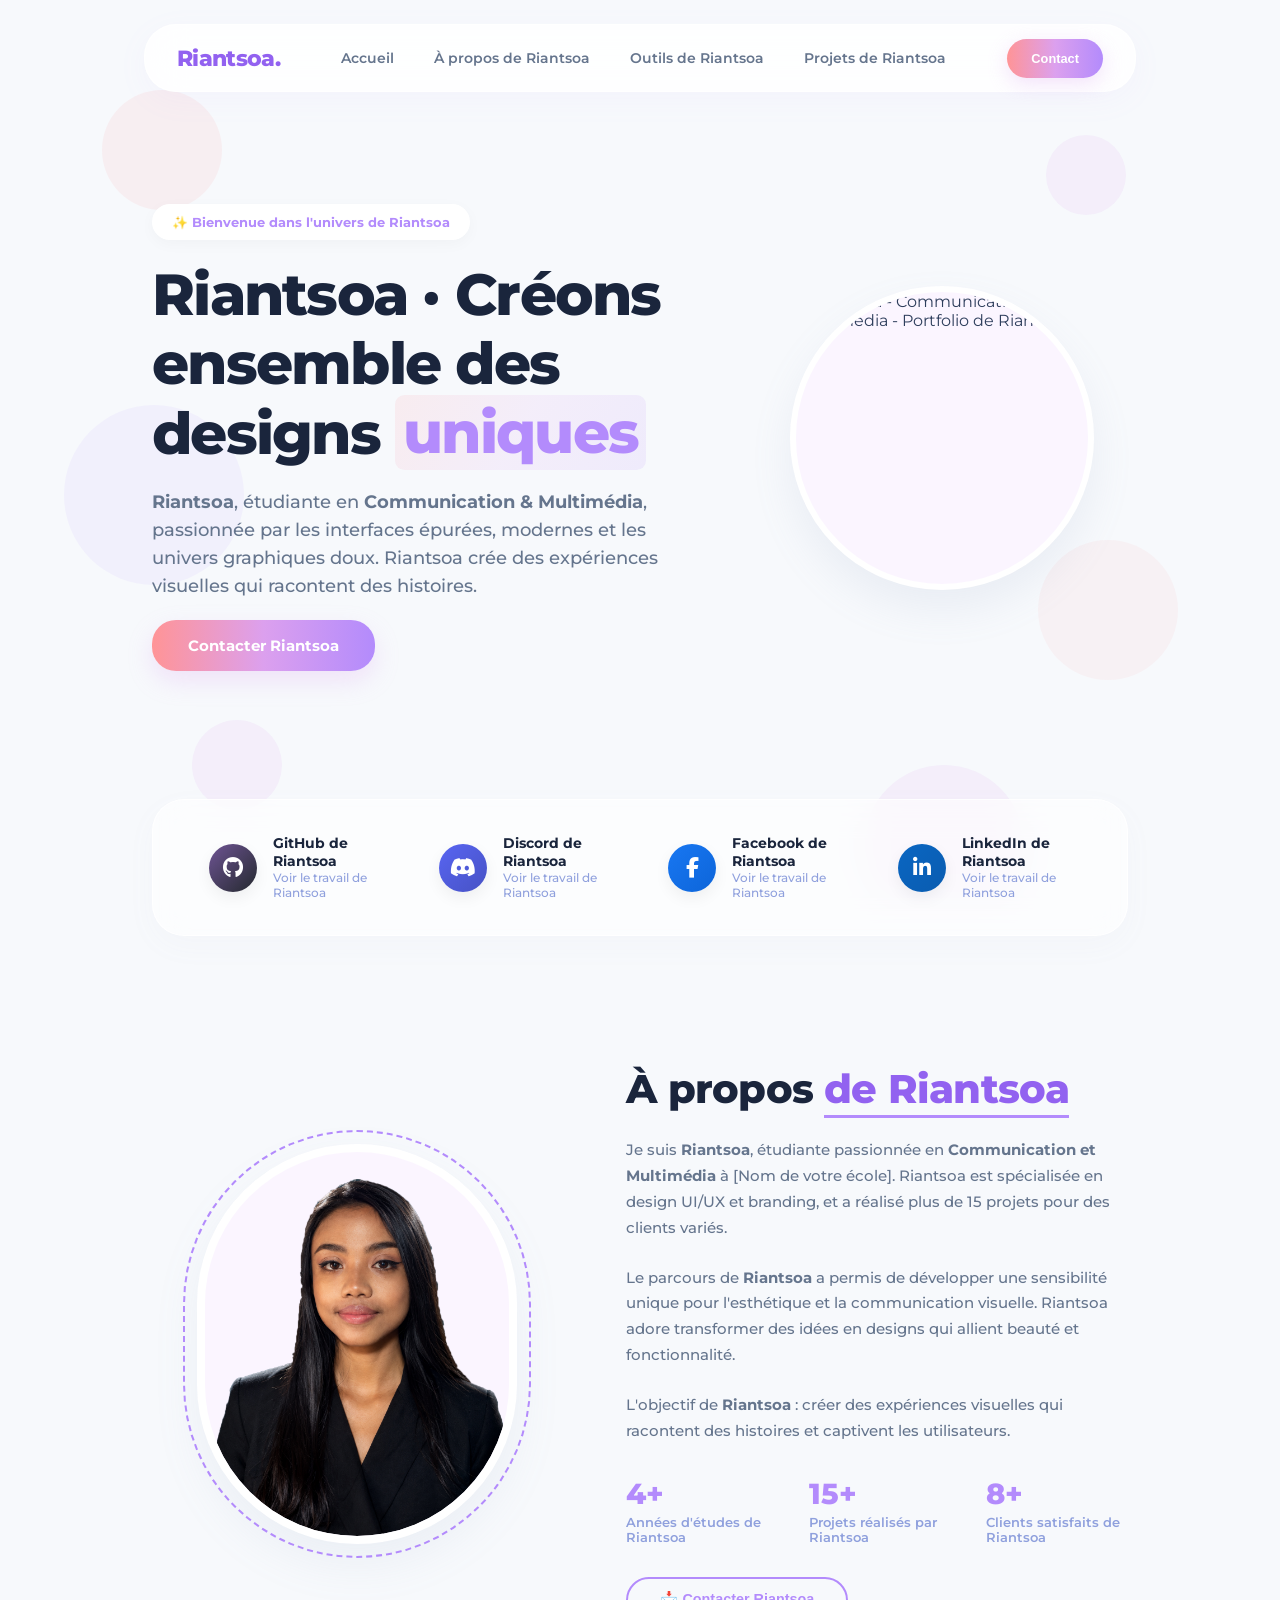
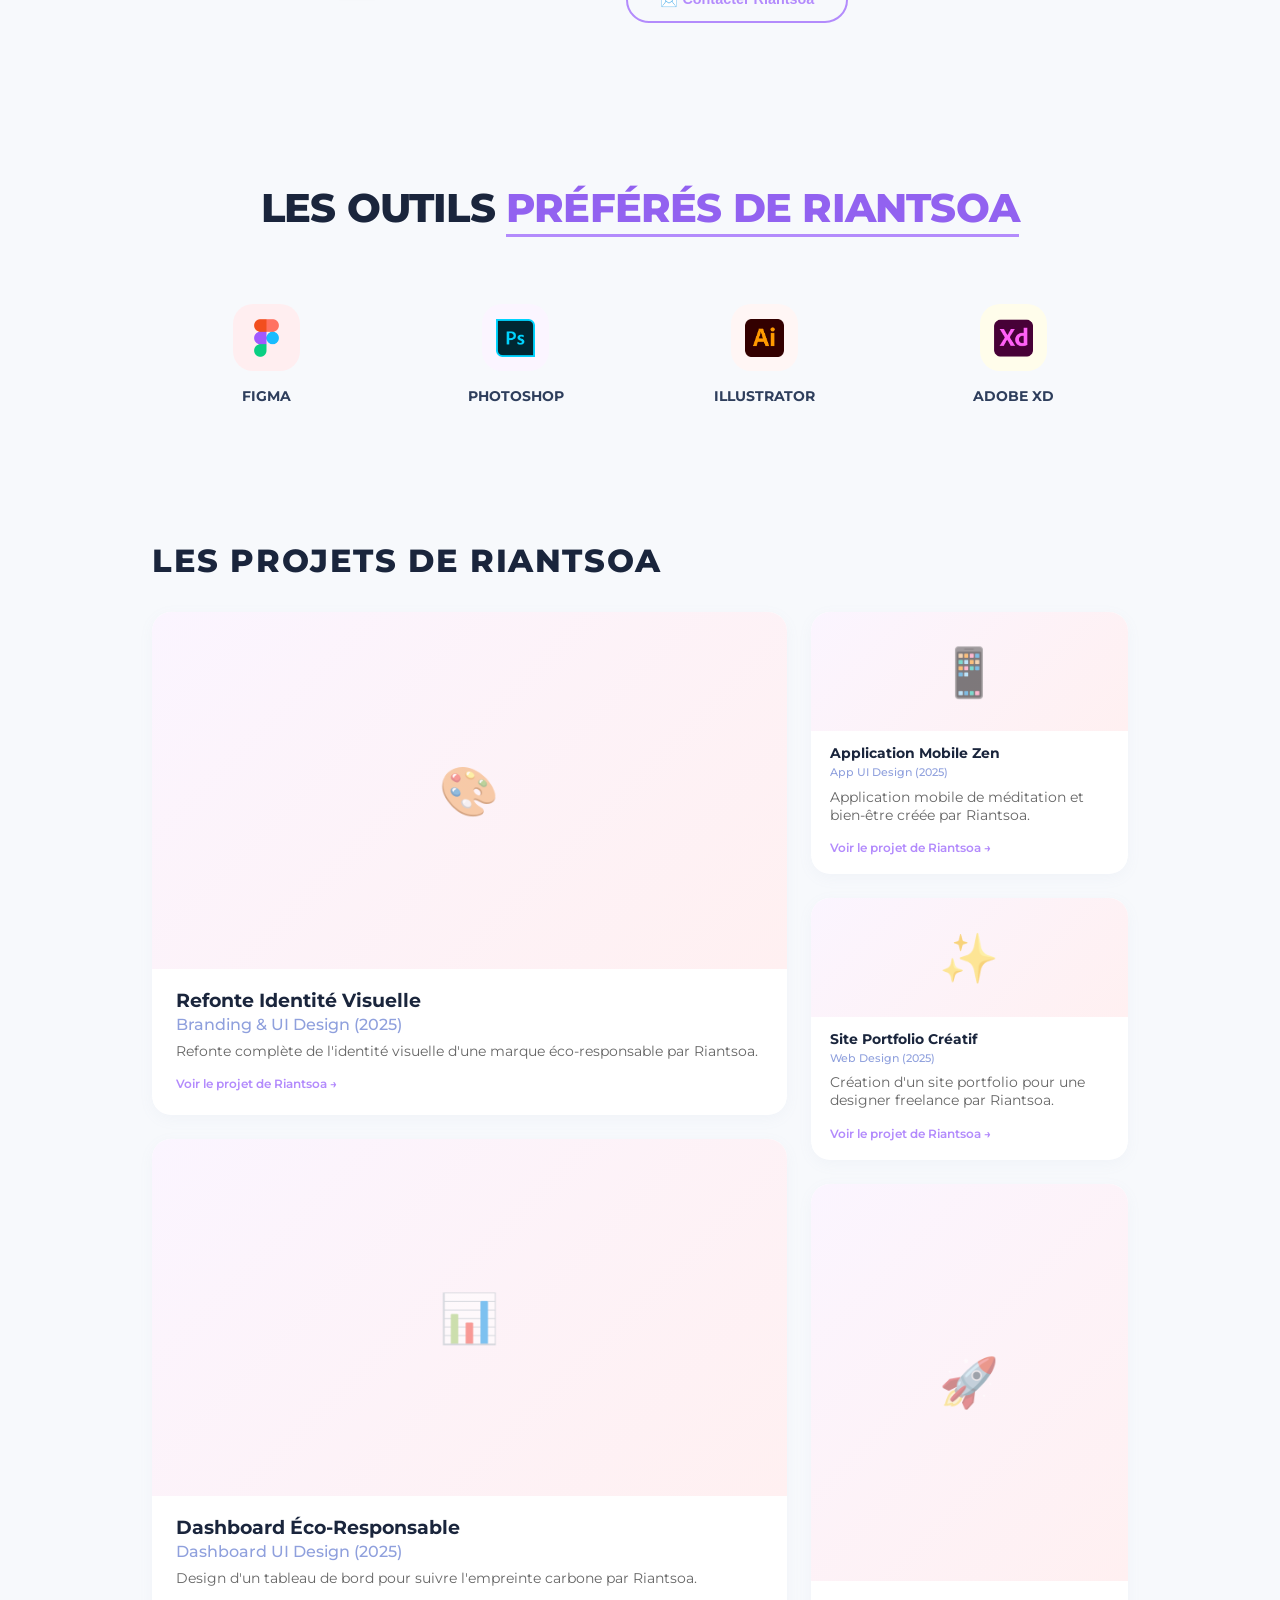
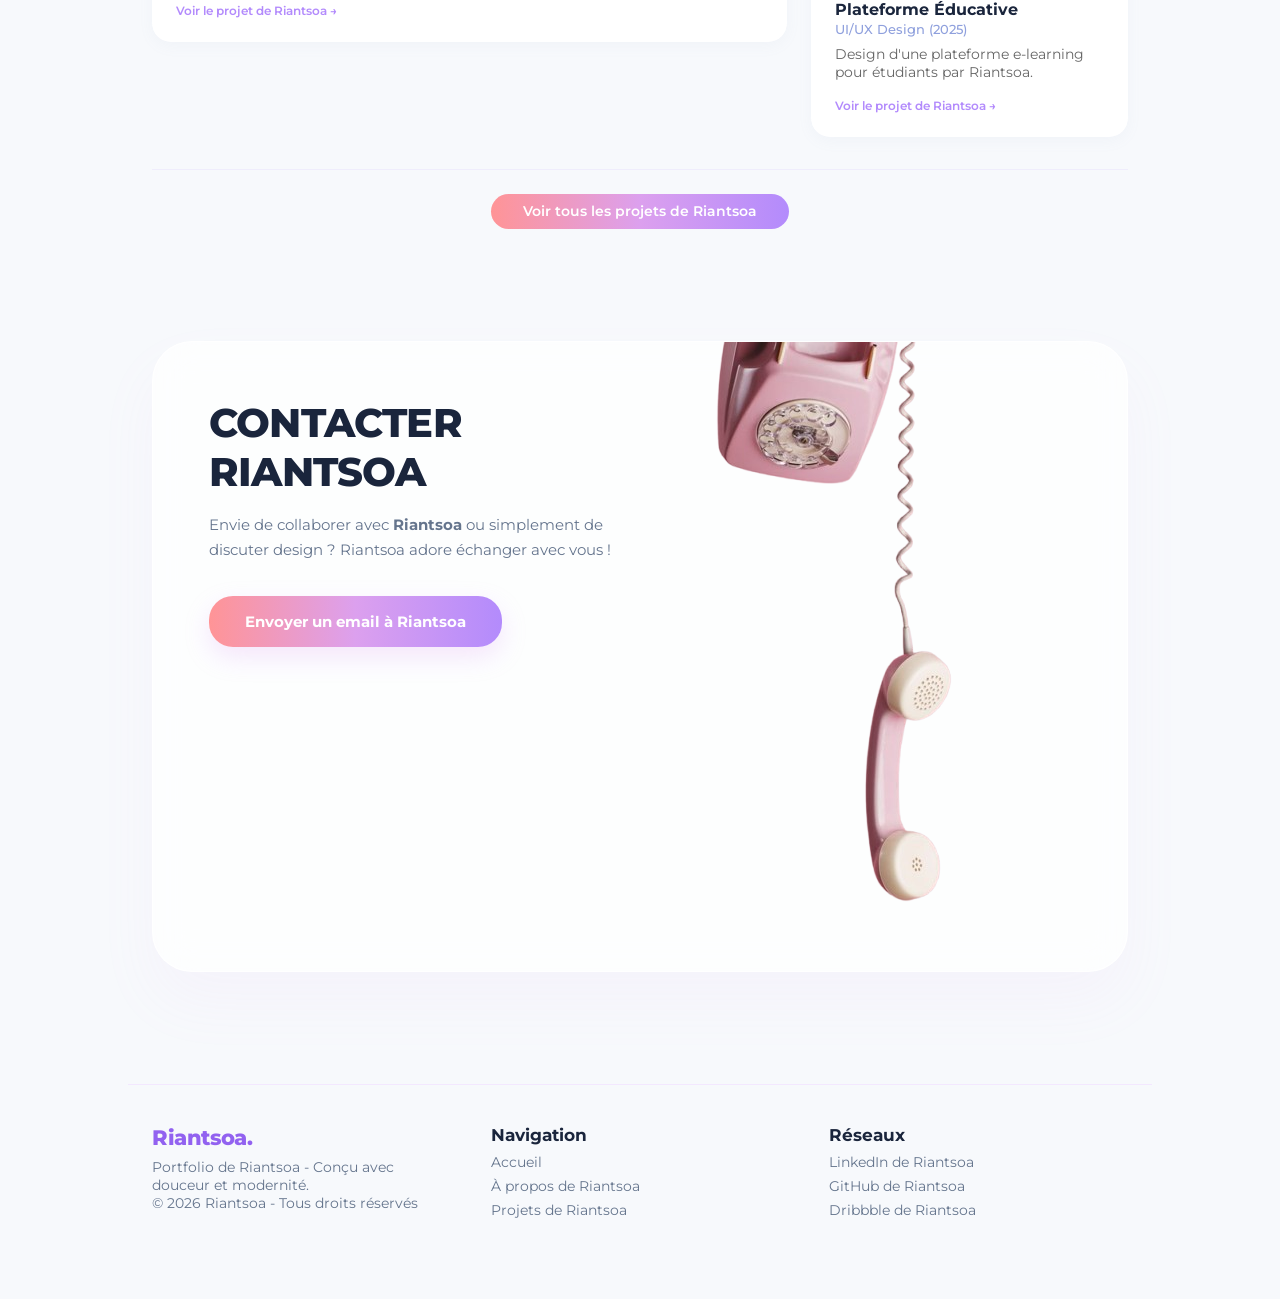
==== commit 3cc22d63: "SEO : optimisation massive du mot-clé Riantsoa dans tout le contenu" ====
--- a/index.html
+++ b/index.html
@@ -5,14 +5,14 @@
     <meta charset="UTF-8">
     <meta name="viewport" content="width=device-width, initial-scale=1.0">
     
-    <!-- ===== TITRE (SEO - le plus important) ===== -->
-    <title>Riantsoa - Portfolio Communication & Multimédia | Design UI/UX</title>
-    
-    <!-- ===== META DESCRIPTION (apparaît dans Google) ===== -->
-    <meta name="description" content="Riantsoa - Portfolio Communication & Multimédia. Découvrez mes projets en design, UI/UX, branding et création visuelle. Contactez-moi pour vos projets créatifs !">
+    <!-- ===== TITRE OPTIMISÉ "Riantsoa" ===== -->
+    <title>Riantsoa - Portfolio de Riantsoa en Communication &amp; Multimédia</title>
+    
+    <!-- ===== META DESCRIPTION OPTIMISÉE "Riantsoa" ===== -->
+    <meta name="description" content="Riantsoa - Portfolio de Riantsoa, étudiante en Communication &amp; Multimédia. Découvrez les projets de Riantsoa en design, UI/UX, branding et création visuelle.">
     
     <!-- ===== META KEYWORDS ===== -->
-    <meta name="keywords" content="Riantsoa, portfolio, communication, multimédia, design, UI, UX, branding, étudiante, projets, création visuelle, graphisme, webdesign">
+    <meta name="keywords" content="Riantsoa, portfolio Riantsoa, communication, multimédia, design, UI, UX, branding, étudiante, projets, Riantsoa design">
     
     <!-- ===== META AUTHOR ===== -->
     <meta name="author" content="Riantsoa">
@@ -21,8 +21,8 @@
     <meta name="robots" content="index, follow">
     
     <!-- ===== OPEN GRAPH ===== -->
-    <meta property="og:title" content="Riantsoa - Portfolio Communication & Multimédia">
-    <meta property="og:description" content="Riantsoa - Portfolio Communication & Multimédia. Découvrez mes projets en design, UI/UX, branding et création visuelle.">
+    <meta property="og:title" content="Riantsoa - Portfolio de Riantsoa en Communication &amp; Multimédia">
+    <meta property="og:description" content="Riantsoa - Portfolio de Riantsoa, étudiante en Communication &amp; Multimédia. Découvrez les projets de Riantsoa.">
     <meta property="og:url" content="https://riantsoaoff.github.io/Portfolio-Riantsoa-Project/">
     <meta property="og:type" content="website">
     <meta property="og:image" content="https://riantsoaoff.github.io/Portfolio-Riantsoa-Project/ressources/images/1.jpg">
@@ -30,8 +30,8 @@
     
     <!-- ===== TWITTER CARD ===== -->
     <meta name="twitter:card" content="summary_large_image">
-    <meta name="twitter:title" content="Riantsoa - Portfolio Communication & Multimédia">
-    <meta name="twitter:description" content="Riantsoa - Portfolio Communication & Multimédia.">
+    <meta name="twitter:title" content="Riantsoa - Portfolio de Riantsoa en Communication &amp; Multimédia">
+    <meta name="twitter:description" content="Riantsoa - Portfolio de Riantsoa, étudiante en Communication &amp; Multimédia.">
     
     <!-- ===== FAVICON ===== -->
     <link rel="icon" href="favicon.ico" type="image/x-icon">
@@ -76,74 +76,74 @@
             <div class="nav-logo">Riantsoa.</div>
             <div class="nav-links">
                 <a href="#hero">Accueil</a>
-                <a href="#about">À propos</a>
-                <a href="#skills">Outils</a>
-                <a href="#projects">Projets</a>
-            </div>
-            <button class="nav-btn" onclick="location.href='#contact'" aria-label="Me contacter">Contact</button>
+                <a href="#about">À propos de Riantsoa</a>
+                <a href="#skills">Outils de Riantsoa</a>
+                <a href="#projects">Projets de Riantsoa</a>
+            </div>
+            <button class="nav-btn" onclick="location.href='#contact'" aria-label="Contacter Riantsoa">Contact</button>
         </nav>
     </header>
 
     <!-- HERO SECTION -->
     <section id="hero" class="section header-section">
         <div class="header-text">
-            <span class="badge">✨ Bienvenue dans mon univers</span>
+            <span class="badge">✨ Bienvenue dans l'univers de Riantsoa</span>
             <h1 class="main-title">Riantsoa · Créons ensemble des designs <span class="highlight">uniques</span></h1>
             <p class="hero-desc">
                 <strong>Riantsoa</strong>, étudiante en <strong>Communication &amp; Multimédia</strong>, 
                 passionnée par les interfaces épurées, modernes et les univers graphiques doux. 
-                Je crée des expériences visuelles qui racontent des histoires.
+                Riantsoa crée des expériences visuelles qui racontent des histoires.
             </p>
             <div>
-                <a href="#contact" class="btn-main" aria-label="Me contacter">Me contacter</a>
+                <a href="#contact" class="btn-main" aria-label="Contacter Riantsoa">Contacter Riantsoa</a>
             </div>
         </div>
         <div class="avatar-wrapper">
             <div class="avatar-card">
-                <img src="./ressources/images/1.jpg" alt="Riantsoa - Communication & Multimédia - Portfolio" style="width: 100%; height: 100%; object-fit: cover; border-radius: 50%;" loading="lazy">
+                <img src="./ressources/images/1.jpg" alt="Riantsoa - Communication & Multimédia - Portfolio de Riantsoa" style="width: 100%; height: 100%; object-fit: cover; border-radius: 50%;" loading="lazy">
             </div>
         </div>
     </section>
 
     <!-- RÉSEAUX SOCIAUX -->
-    <section id="social" class="section social-section" aria-label="Réseaux sociaux">
+    <section id="social" class="section social-section" aria-label="Réseaux sociaux de Riantsoa">
         <div class="social-grid">
             <div class="social-item">
                 <div class="social-icon github"><i class="fab fa-github" aria-hidden="true"></i></div>
                 <div class="social-info">
-                    <h4>GitHub</h4>
-                    <a href="https://github.com/Riantsoaoff" target="_blank" rel="noopener noreferrer">Voir mon travail</a>
+                    <h4>GitHub de Riantsoa</h4>
+                    <a href="https://github.com/Riantsoaoff" target="_blank" rel="noopener noreferrer">Voir le travail de Riantsoa</a>
                 </div>
             </div>
             <div class="social-item">
                 <div class="social-icon discord"><i class="fab fa-discord" aria-hidden="true"></i></div>
                 <div class="social-info">
-                    <h4>Discord</h4>
-                    <a href="#" target="_blank" rel="noopener noreferrer">Voir mon travail</a>
+                    <h4>Discord de Riantsoa</h4>
+                    <a href="#" target="_blank" rel="noopener noreferrer">Voir le travail de Riantsoa</a>
                 </div>
             </div>
             <div class="social-item">
                 <div class="social-icon facebook"><i class="fab fa-facebook-f" aria-hidden="true"></i></div>
                 <div class="social-info">
-                    <h4>Facebook</h4>
-                    <a href="#" target="_blank" rel="noopener noreferrer">Voir mon travail</a>
+                    <h4>Facebook de Riantsoa</h4>
+                    <a href="#" target="_blank" rel="noopener noreferrer">Voir le travail de Riantsoa</a>
                 </div>
             </div>
             <div class="social-item">
                 <div class="social-icon linkedin"><i class="fab fa-linkedin-in" aria-hidden="true"></i></div>
                 <div class="social-info">
-                    <h4>LinkedIn</h4>
-                    <a href="#" target="_blank" rel="noopener noreferrer">Voir mon travail</a>
+                    <h4>LinkedIn de Riantsoa</h4>
+                    <a href="#" target="_blank" rel="noopener noreferrer">Voir le travail de Riantsoa</a>
                 </div>
             </div>
         </div>
     </section>
 
     <!-- À PROPOS -->
-    <section id="about" class="section about-section" aria-label="À propos de moi">
+    <section id="about" class="section about-section" aria-label="À propos de Riantsoa">
         <div class="about-avatar-container">
             <div class="about-avatar-shape">
-                <img src="./ressources/images/2.png" alt="Riantsoa - Communication & Multimédia" style="width: 100%; height: 100%; object-fit: cover; border-radius: 10rem;" loading="lazy">
+                <img src="./ressources/images/2.png" alt="Riantsoa - Communication & Multimédia - À propos de Riantsoa" style="width: 100%; height: 100%; object-fit: cover; border-radius: 10rem;" loading="lazy">
             </div>
         </div>
 
@@ -151,63 +151,63 @@
             <h2 class="section-title">À propos <span>de Riantsoa</span></h2>
             <p class="about-desc">
                 Je suis <strong>Riantsoa</strong>, étudiante passionnée en <strong>Communication et Multimédia</strong> à [Nom de votre école]. 
-                Spécialisée en design UI/UX et branding, j'ai réalisé plus de 15 projets pour des clients variés.
+                Riantsoa est spécialisée en design UI/UX et branding, et a réalisé plus de 15 projets pour des clients variés.
             </p>
             <p class="about-desc">
-                Mon parcours m'a permis de développer une sensibilité unique pour l'esthétique et la communication visuelle. 
-                J'adore transformer des idées en designs qui allient beauté et fonctionnalité.
+                Le parcours de <strong>Riantsoa</strong> a permis de développer une sensibilité unique pour l'esthétique et la communication visuelle. 
+                Riantsoa adore transformer des idées en designs qui allient beauté et fonctionnalité.
             </p>
             <p class="about-desc">
-                Mon objectif : créer des expériences visuelles qui racontent des histoires et captivent les utilisateurs.
+                L'objectif de <strong>Riantsoa</strong> : créer des expériences visuelles qui racontent des histoires et captivent les utilisateurs.
             </p>
 
             <div class="about-stats-container">
                 <div class="stat-item">
                     <span class="stat-number">4+</span>
-                    <span class="stat-label">Années d'études</span>
+                    <span class="stat-label">Années d'études de Riantsoa</span>
                 </div>
                 <div class="stat-item">
                     <span class="stat-number">15+</span>
-                    <span class="stat-label">Projets réalisés</span>
+                    <span class="stat-label">Projets réalisés par Riantsoa</span>
                 </div>
                 <div class="stat-item">
                     <span class="stat-number">8+</span>
-                    <span class="stat-label">Clients satisfaits</span>
-                </div>
-            </div>
-
-            <button class="btn-hire" onclick="location.href='#contact'" aria-label="Me contacter">
-                📩 Me contacter
+                    <span class="stat-label">Clients satisfaits de Riantsoa</span>
+                </div>
+            </div>
+
+            <button class="btn-hire" onclick="location.href='#contact'" aria-label="Contacter Riantsoa">
+                📩 Contacter Riantsoa
             </button>
         </div>
     </section>
 
     <!-- OUTILS -->
-    <section id="skills" class="section" aria-label="Mes outils préférés">
-        <h2 class="section-title text-center">MES <span>OUTILS PRÉFÉRÉS</span></h2>
+    <section id="skills" class="section" aria-label="Outils préférés de Riantsoa">
+        <h2 class="section-title text-center">LES OUTILS <span>PRÉFÉRÉS DE RIANTSOA</span></h2>
         
         <div class="skills-grid">
             <div class="skill-card">
                 <div class="skill-icon-box bg-pink-light">
-                    <img src="ressources/images/Figma_Symbol_1.png" alt="Figma - Design UI/UX - Riantsoa" loading="lazy">
+                    <img src="ressources/images/Figma_Symbol_1.png" alt="Figma - outil préféré de Riantsoa" loading="lazy">
                 </div>
                 <h3>FIGMA</h3>
             </div>
             <div class="skill-card">
                 <div class="skill-icon-box bg-purple-light">
-                    <img src="ressources/images/adobe-photoshop.png" alt="Adobe Photoshop - Retouche et création - Riantsoa" loading="lazy">
+                    <img src="ressources/images/adobe-photoshop.png" alt="Photoshop - outil préféré de Riantsoa" loading="lazy">
                 </div>
                 <h3>PHOTOSHOP</h3>
             </div>
             <div class="skill-card">
                 <div class="skill-icon-box bg-orange-light">
-                    <img src="ressources/images/adobe-illustrator-seeklogo.png" alt="Adobe Illustrator - Design vectoriel - Riantsoa" loading="lazy">
+                    <img src="ressources/images/adobe-illustrator-seeklogo.png" alt="Illustrator - outil préféré de Riantsoa" loading="lazy">
                 </div>
                 <h3>ILLUSTRATOR</h3>
             </div>
             <div class="skill-card">
                 <div class="skill-icon-box bg-yellow-light">
-                    <img src="ressources/images/adobe-xd-icon.png" alt="Adobe XD - Prototypage - Riantsoa" loading="lazy">
+                    <img src="ressources/images/adobe-xd-icon.png" alt="Adobe XD - outil préféré de Riantsoa" loading="lazy">
                 </div>
                 <h3>ADOBE XD</h3>
             </div>
@@ -215,10 +215,10 @@
     </section>
 
     <!-- PROJETS -->
-    <section id="projects" class="section projects-section" aria-label="Mes projets">
+    <section id="projects" class="section projects-section" aria-label="Projets de Riantsoa">
         <div class="projects-container">
             <div class="projects-header">
-                <h2 class="projects-title">MES PROJETS</h2>
+                <h2 class="projects-title">LES PROJETS DE RIANTSOA</h2>
             </div>
 
             <div class="projects-grid">
@@ -228,8 +228,8 @@
                         <div class="project-info">
                             <h3 class="project-name">Refonte Identité Visuelle</h3>
                             <p class="project-category">Branding &amp; UI Design (2025)</p>
-                            <p class="project-desc">Refonte complète de l'identité visuelle d'une marque éco-responsable.</p>
-                            <a href="#" class="project-details" aria-label="Voir le projet Refonte Identité Visuelle">Voir le projet →</a>
+                            <p class="project-desc">Refonte complète de l'identité visuelle d'une marque éco-responsable par Riantsoa.</p>
+                            <a href="#" class="project-details" aria-label="Voir le projet de Riantsoa">Voir le projet de Riantsoa →</a>
                         </div>
                     </article>
 
@@ -238,8 +238,8 @@
                         <div class="project-info">
                             <h3 class="project-name">Dashboard Éco-Responsable</h3>
                             <p class="project-category">Dashboard UI Design (2025)</p>
-                            <p class="project-desc">Design d'un tableau de bord pour suivre l'empreinte carbone.</p>
-                            <a href="#" class="project-details" aria-label="Voir le projet Dashboard Éco-Responsable">Voir le projet →</a>
+                            <p class="project-desc">Design d'un tableau de bord pour suivre l'empreinte carbone par Riantsoa.</p>
+                            <a href="#" class="project-details" aria-label="Voir le projet de Riantsoa">Voir le projet de Riantsoa →</a>
                         </div>
                     </article>
                 </div>
@@ -250,8 +250,8 @@
                         <div class="project-info">
                             <h3 class="project-name">Application Mobile Zen</h3>
                             <p class="project-category">App UI Design (2025)</p>
-                            <p class="project-desc">Application mobile de méditation et bien-être.</p>
-                            <a href="#" class="project-details" aria-label="Voir le projet Application Mobile Zen">Voir le projet →</a>
+                            <p class="project-desc">Application mobile de méditation et bien-être créée par Riantsoa.</p>
+                            <a href="#" class="project-details" aria-label="Voir le projet de Riantsoa">Voir le projet de Riantsoa →</a>
                         </div>
                     </article>
 
@@ -260,8 +260,8 @@
                         <div class="project-info">
                             <h3 class="project-name">Site Portfolio Créatif</h3>
                             <p class="project-category">Web Design (2025)</p>
-                            <p class="project-desc">Création d'un site portfolio pour une designer freelance.</p>
-                            <a href="#" class="project-details" aria-label="Voir le projet Site Portfolio Créatif">Voir le projet →</a>
+                            <p class="project-desc">Création d'un site portfolio pour une designer freelance par Riantsoa.</p>
+                            <a href="#" class="project-details" aria-label="Voir le projet de Riantsoa">Voir le projet de Riantsoa →</a>
                         </div>
                     </article>
 
@@ -270,36 +270,36 @@
                         <div class="project-info">
                             <h3 class="project-name">Plateforme Éducative</h3>
                             <p class="project-category">UI/UX Design (2025)</p>
-                            <p class="project-desc">Design d'une plateforme e-learning pour étudiants.</p>
-                            <a href="#" class="project-details" aria-label="Voir le projet Plateforme Éducative">Voir le projet →</a>
+                            <p class="project-desc">Design d'une plateforme e-learning pour étudiants par Riantsoa.</p>
+                            <a href="#" class="project-details" aria-label="Voir le projet de Riantsoa">Voir le projet de Riantsoa →</a>
                         </div>
                     </article>
                 </div>
             </div>
 
             <div class="projects-footer">
-                <a href="#" class="btn-see-all" aria-label="Voir tous les projets">Voir tous les projets</a>
+                <a href="#" class="btn-see-all" aria-label="Voir tous les projets de Riantsoa">Voir tous les projets de Riantsoa</a>
             </div>
         </div>
     </section>
 
     <!-- CONTACT -->
-    <section id="contact" class="contact-section" aria-label="Me contacter">
+    <section id="contact" class="contact-section" aria-label="Contacter Riantsoa">
         <div class="contact-banner">
             <div class="contact-text-side">
-                <h2 class="section-title">CONTACT</h2>
+                <h2 class="section-title">CONTACTER RIANTSOA</h2>
                 <p class="contact-p">
-                    Envie de collaborer sur un projet ou simplement de discuter design ? 
-                    J'adorerais échanger avec vous !
+                    Envie de collaborer avec <strong>Riantsoa</strong> ou simplement de discuter design ? 
+                    Riantsoa adore échanger avec vous !
                 </p>
                 <div class="pt-4">
-                    <a href="mailto:riantsoaravoninahitriniarivo@gmail.com" class="btn-main" aria-label="Envoyer un email à Riantsoa">Contactez-moi maintenant</a>
+                    <a href="mailto:riantsoaravoninahitriniarivo@gmail.com" class="btn-main" aria-label="Envoyer un email à Riantsoa">Envoyer un email à Riantsoa</a>
                 </div>
             </div>
             
             <div class="contact-img-side">
                 <img src="ressources/images/Going_through_a_split__A_breakup_app_might_be_just_what_you_need-removebg-preview.png" 
-                     alt="Illustration - Application mobile et communication - Riantsoa" 
+                     alt="Illustration - Contact Riantsoa" 
                      loading="lazy">
             </div>
         </div>
@@ -309,23 +309,23 @@
     <footer class="section main-footer" role="contentinfo">
         <div>
             <div class="footer-logo">Riantsoa.</div>
-            <p>Conçu avec douceur et modernité.</p>
+            <p>Portfolio de Riantsoa - Conçu avec douceur et modernité.</p>
             <p>&copy; 2026 Riantsoa - Tous droits réservés</p>
         </div>
         <div>
             <h4>Navigation</h4>
             <div class="footer-links">
                 <a href="#hero">Accueil</a>
-                <a href="#about">À propos</a>
-                <a href="#projects">Projets</a>
+                <a href="#about">À propos de Riantsoa</a>
+                <a href="#projects">Projets de Riantsoa</a>
             </div>
         </div>
         <div>
             <h4>Réseaux</h4>
             <div class="footer-links">
-                <a href="#" target="_blank" rel="noopener noreferrer">LinkedIn</a>
-                <a href="https://github.com/Riantsoaoff" target="_blank" rel="noopener noreferrer">GitHub</a>
-                <a href="#" target="_blank" rel="noopener noreferrer">Dribbble</a>
+                <a href="#" target="_blank" rel="noopener noreferrer">LinkedIn de Riantsoa</a>
+                <a href="https://github.com/Riantsoaoff" target="_blank" rel="noopener noreferrer">GitHub de Riantsoa</a>
+                <a href="#" target="_blank" rel="noopener noreferrer">Dribbble de Riantsoa</a>
             </div>
         </div>
     </footer>
